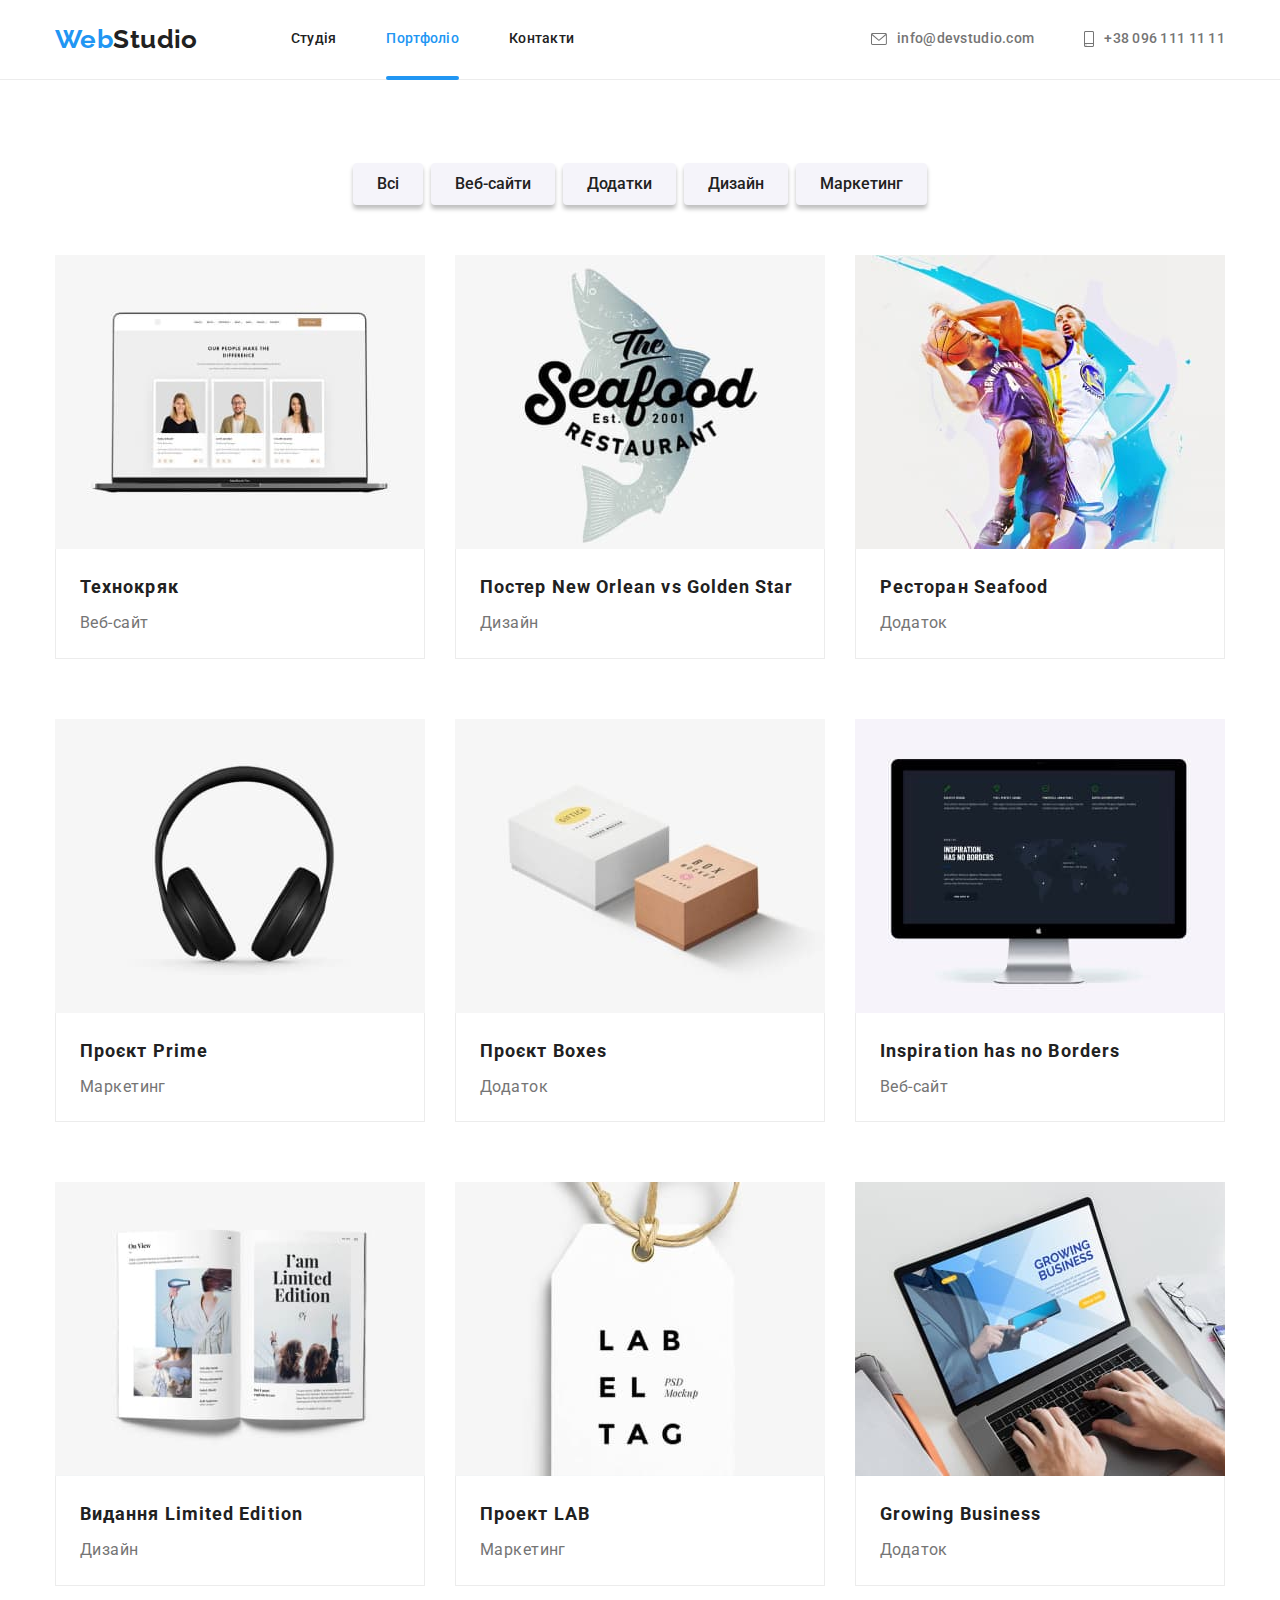
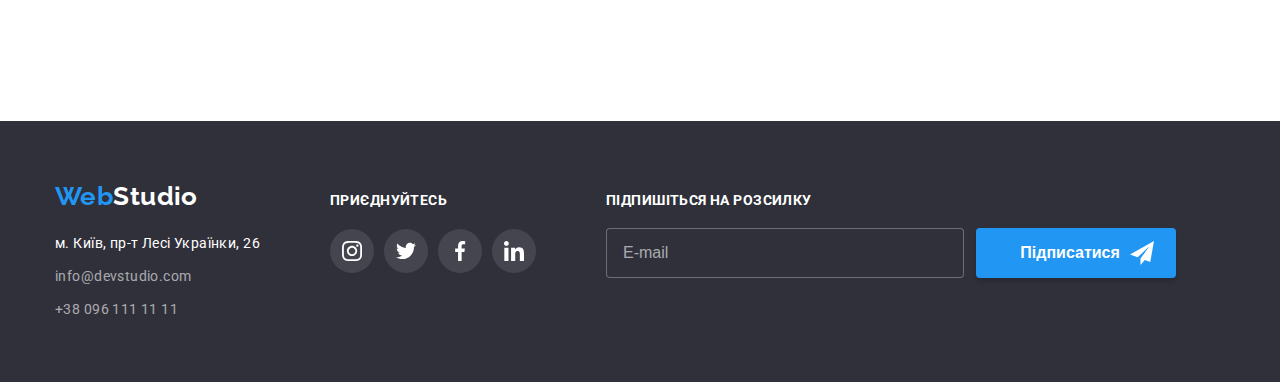
==== portfolio.html @ f9a79a57 "saas settings" ====
<!DOCTYPE html>
<html lang="uk">
  <head>
    <meta charset="UTF-8" />
    <meta http-equiv="X-UA-Compatible" content="IE=edge" />
    <meta name="viewport" content="width=device-width, initial-scale=1.0" />
    <title>Портфоліо</title>
    <link rel="preconnect" href="https://fonts.googleapis.com" />
    <link rel="preconnect" href="https://fonts.gstatic.com" crossorigin />
    <link
      href="https://fonts.googleapis.com/css2?family=Raleway:wght@700&family=Roboto:wght@400;500;700;900&display=swap"
      rel="stylesheet"
    />
    <link rel="stylesheet" href="./css/styles.css" />
  </head>
  <body>
    <!--header-->
    <!--header-->
    <header class="page-header header-portfolio">
      <div class="container">
        <a href="./index.html" class="header-logo-design logo-link"
          ><span class="web-customazation">Web</span>Studio</a
        >
        <nav>
          <ul class="header-list">
            <li class="header-item">
              <a href="./index.html" class="nav-link header-text">Студія</a>
            </li>
            <li class="header-item">
              <a href="./portfolio.html" class="nav-link header-text current-link"
                >Портфоліо</a
              >
            </li>
            <li class="header-item">
              <a href="#" class="nav-link header-text">Контакти</a>
            </li>
          </ul>
        </nav>
        <ul class="header-contact-info">
          <li class="contact-icon">
            <a
              href="mailto:info@devstudio.com"
              class="mail-design header-text link-design"
            >
              <svg class="icon-image-nav" width="16" height="12">
                <use href="./img/icons.svg#icon-envelope"></use>
              </svg>
              info@devstudio.com</a
            >
          </li>
          <li class="contact-icon">
            <a href="tel:+380961111111" class="tel-design header-text link-design">
              <svg class="icon-image-nav" width="10" height="16">
                <use href="./img/icons.svg#icon-smartphone"></use>
              </svg>
              +38 096 111 11 11</a
            >
          </li>
        </ul>
      </div>
    </header>
    <main>
      <!--Фільтр робіт-->
      <section class="work-filtr">
        <div class="container">
          <!--Скритий заголовок-->
          <h1 class="work-filtr-title visual-hidden">Вибрати сферу робіт</h1>
          <ul class="work-filtr-list">
            <li class="work-filtr-item">
              <button type="button" class="btn-color btn-design">Всі</button>
            </li>
            <li class="work-filtr-item">
              <button type="button" class="btn-color btn-design">Веб-сайти</button>
            </li>
            <li class="work-filtr-item">
              <button type="button" class="btn-color btn-design">Додатки</button>
            </li>
            <li class="work-filtr-item">
              <button type="button" class="btn-color btn-design">Дизайн</button>
            </li>
            <li class="work-filtr-item">
              <button type="button" class="btn-color btn-design">Маркетинг</button>
            </li>
          </ul>
          <ul class="project-example-list">
            <li class="project-example-item">
              <a
                href="#"
                target="_blank"
                rel="noopener noreferrer"
                class="project-example-link"
              >
                <div class="card-wrap project-slider">
                  <img
                    class="work-image"
                    src="./img/img-5.jpg"
                    alt="Технокряк"
                    width="370"
                    height="294"
                  />
                  <p class="project-slider-text">
                    Ресурс пропонує комплексні пропозиції з різним рівнем функціоналу та
                    сервісів. Все це дозволить відвідувачу отримати вичерпні відомості про
                    компанію чи приватну особу.
                  </p>
                </div>
                <div class="text-border">
                  <h2 class="project-title">Технокряк</h2>
                  <p class="project-text">Веб-сайт</p>
                </div>
              </a>
            </li>
            <li class="project-example-item">
              <a
                href="#"
                target="_blank"
                rel="noopener noreferrer"
                class="project-example-link"
              >
                <div class="card-wrap project-slider">
                  <img
                    src="./img/img-6.jpg"
                    alt="Постер Нью-Орлеан"
                    width="370"
                    height="294"
                  />
                  <p class="project-slider-text">
                    Ресурс пропонує комплексні пропозиції з різним рівнем функціоналу та
                    сервісів. Все це дозволить відвідувачу отримати вичерпні відомості про
                    компанію чи приватну особу.
                  </p>
                </div>
                <div class="text-border">
                  <h2 class="project-title">Постер New Orlean vs Golden Star</h2>
                  <p class="project-text">Дизайн</p>
                </div>
              </a>
            </li>
            <li class="project-example-item">
              <a
                href="#"
                target="_blank"
                rel="noopener noreferrer"
                class="project-example-link"
              >
                <div class="card-wrap project-slider">
                  <img
                    src="./img/img-7.jpg"
                    alt="Ресторан рибний"
                    width="370"
                    height="294"
                  />
                  <p class="project-slider-text">
                    Ресурс пропонує комплексні пропозиції з різним рівнем функціоналу та
                    сервісів. Все це дозволить відвідувачу отримати вичерпні відомості про
                    компанію чи приватну особу.
                  </p>
                </div>
                <div class="text-border">
                  <h2 class="project-title">Ресторан Seafood</h2>
                  <p class="project-text">Додаток</p>
                </div>
              </a>
            </li>
            <li class="project-example-item">
              <a
                href="#"
                target="_blank"
                rel="noopener noreferrer"
                class="project-example-link"
              >
                <div class="card-wrap project-slider">
                  <img
                    src="./img/img-8.jpg"
                    alt="Проєкт прайм"
                    width="370"
                    height="294"
                  />
                  <p class="project-slider-text">
                    Ресурс пропонує комплексні пропозиції з різним рівнем функціоналу та
                    сервісів. Все це дозволить відвідувачу отримати вичерпні відомості про
                    компанію чи приватну особу.
                  </p>
                </div>
                <div class="text-border">
                  <h2 class="project-title">Проєкт Prime</h2>
                  <p class="project-text">Маркетинг</p>
                </div>
              </a>
            </li>
            <li class="project-example-item">
              <a
                href="#"
                target="_blank"
                rel="noopener noreferrer"
                class="project-example-link"
              >
                <div class="card-wrap project-slider">
                  <img
                    src="./img/img-9.jpg"
                    alt="Проєкт боксес"
                    width="370"
                    height="294"
                  />
                  <p class="project-slider-text">
                    Ресурс пропонує комплексні пропозиції з різним рівнем функціоналу та
                    сервісів. Все це дозволить відвідувачу отримати вичерпні відомості про
                    компанію чи приватну особу.
                  </p>
                </div>
                <div class="text-border">
                  <h2 class="project-title">Проєкт Boxes</h2>
                  <p class="project-text">Додаток</p>
                </div>
              </a>
            </li>
            <li class="project-example-item">
              <a
                href="#"
                target="_blank"
                rel="noopener noreferrer"
                class="project-example-link"
              >
                <div class="card-wrap project-slider">
                  <img
                    src="./img/img-10.jpg"
                    alt="у натхнення немає меж"
                    width="370"
                    height="294"
                  />
                  <p class="project-slider-text">
                    Ресурс пропонує комплексні пропозиції з різним рівнем функціоналу та
                    сервісів. Все це дозволить відвідувачу отримати вичерпні відомості про
                    компанію чи приватну особу.
                  </p>
                </div>
                <div class="text-border">
                  <h2 class="project-title">Inspiration has no Borders</h2>
                  <p class="project-text">Веб-сайт</p>
                </div>
              </a>
            </li>
            <li class="project-example-item">
              <a
                href="#"
                target="_blank"
                rel="noopener noreferrer"
                class="project-example-link"
              >
                <div class="card-wrap project-slider">
                  <img
                    src="./img/img-11.jpg"
                    alt="Видання лімітед едішн"
                    width="370"
                    height="294"
                  />
                  <p class="project-slider-text">
                    Ресурс пропонує комплексні пропозиції з різним рівнем функціоналу та
                    сервісів. Все це дозволить відвідувачу отримати вичерпні відомості про
                    компанію чи приватну особу.
                  </p>
                </div>
                <div class="text-border">
                  <h2 class="project-title">Видання Limited Edition</h2>
                  <p class="project-text">Дизайн</p>
                </div>
              </a>
            </li>
            <li class="project-example-item">
              <a
                href="#"
                target="_blank"
                rel="noopener noreferrer"
                class="project-example-link"
              >
                <div class="card-wrap project-slider">
                  <img src="./img/img-12.jpg" alt="Проект ЛАБ" width="370" height="294" />
                  <p class="project-slider-text">
                    Ресурс пропонує комплексні пропозиції з різним рівнем функціоналу та
                    сервісів. Все це дозволить відвідувачу отримати вичерпні відомості про
                    компанію чи приватну особу.
                  </p>
                </div>
                <div class="text-border">
                  <h2 class="project-title">Проект LAB</h2>
                  <p class="project-text">Маркетинг</p>
                </div>
              </a>
            </li>
            <li class="project-example-item">
              <a
                href="#"
                target="_blank"
                rel="noopener noreferrer"
                class="project-example-link"
              >
                <div class="card-wrap project-slider">
                  <img
                    src="./img/img-13.jpg"
                    alt="Зростаючий бізнес"
                    width="370"
                    height="294"
                  />
                  <p class="project-slider-text">
                    Ресурс пропонує комплексні пропозиції з різним рівнем функціоналу та
                    сервісів. Все це дозволить відвідувачу отримати вичерпні відомості про
                    компанію чи приватну особу.
                  </p>
                </div>
                <div class="text-border">
                  <h2 class="project-title">Growing Business</h2>
                  <p class="project-text">Додаток</p>
                </div>
              </a>
            </li>
          </ul>
        </div>
      </section>
    </main>
    <!--Футер-->
    <footer class="footer-design">
      <div class="container footer-section">
        <div class="footer-logo-nav">
          <a href="./index.html" class="footer-logo-design logo-link"
            ><span class="web-customazation">Web</span>Studio</a
          >
          <address class="footer-address-list">
            <ul class="address-position-list">
              <li class="address-position">
                <a
                  class="address-contact-info link-design"
                  href="https://goo.gl/maps/CPtrU1FHBa2aNyZL9"
                  target="_blank"
                  rel="noopener noreferrer"
                >
                  <span class="street-info">м. Київ, пр-т Лесі Українки, 26</span></a
                >
              </li>
              <li class="address-position">
                <a
                  href="mailto:info@devstudio.com"
                  class="footer-mail-design footer-link-design"
                  >info@devstudio.com</a
                >
              </li>
              <li class="address-position">
                <a href="tel:+380961111111" class="footer-tel-design footer-link-design"
                  >+38 096 111 11 11</a
                >
              </li>
            </ul>
          </address>
        </div>
        <div class="soc-net-section">
          <h2 class="comp-net-title">Приєднуйтесь</h2>
          <ul class="comp-net-list list">
            <li class="comp-net-item">
              <a href="#" class="comp-net-link link">
                <svg class="comp-net-icon" width="20" height="20">
                  <use href="./img/icons.svg#icon-instagram"></use></svg
              ></a>
            </li>
            <li>
              <a href="#" class="comp-net-link link">
                <svg class="comp-net-icon" width="20" height="20">
                  <use href="./img/icons.svg#icon-twitter"></use></svg
              ></a>
            </li>
            <li>
              <a href="#" class="comp-net-link link">
                <svg class="comp-net-icon" width="20" height="20">
                  <use href="./img/icons.svg#icon-facebook"></use></svg
              ></a>
            </li>
            <li>
              <a href="#" class="comp-net-link link">
                <svg class="comp-net-icon" width="20" height="20">
                  <use href="./img/icons.svg#icon-linkedin"></use></svg
              ></a>
            </li>
          </ul>
        </div>
        <div class="footer-subscr">
          <p class="subscr-text">
            Підпишіться на розсилку</p>
            <form>
            <div class="subscr-input-form">
            <input 
            type="mail" 
            name="user_email" 
            placeholder="E-mail" 
            class="subscr-form"/>
          <button type="submit" class="subscr-btn">Підписатися
          <svg class="subscr-icon" width="24" height="24">
            <use href="./img/icons.svg#icon-icon-send"></use>
          </svg>
        </button>
        </div>
        </form>
      </div>
    </div>
    </footer>
  </body>
</html>
---- css/styles.css ----
/* оформлення головної сторінки */

/* Header navigation design */
:root {
  --color-one--: #ffffff;
  --color-two--: #2196f3;
  --color-three--: #212121;
  --color-four--: #757575;
  --color-five--: #f5f4fa;
}

html {
  box-sizing: border-box;
}
*,
*::after,
*::before {
  box-sizing: border-box;
}

body {
  font-family: "Roboto", sans-serif;
  font-size: 14px;
  letter-spacing: 0.03em;
  color: var(--color-three--);
  background-color: var(--color-one--);
  margin: 0;
}
ul {
  list-style: none;
  padding: 0;
  margin: 0;
}

.logo-link {
  text-decoration: none;
}

img {
  display: block;
  max-width: 100%;
  height: auto;
}

/*------------------------ HEADER DESIGN--------------------*/
.container {
  width: 1200px;
  margin-right: auto;
  margin-left: auto;
  padding-left: 15px;
  padding-right: 15px;
}
.page-header {
  height: 80px;
  border-bottom: 1px solid #ececec;
  padding-top: 24px;
  padding-bottom: 24px;
}

.header-text {
  font-weight: 500;
  font-size: 14px;
  line-height: 1.14;
  letter-spacing: 0.02em;
}
.footer-logo-design,
.web-customazation {
  font-family: Raleway, sans-serif;
  font-weight: 700;
  font-size: 26px;
  line-height: 1.19;
  color: var(--color-one--);
}

.header-logo-design {
  font-family: "Raleway", sans-serif;
  font-weight: 700;
  font-size: 26px;
  line-height: 1.19;
  color: var(--color-three--);
  margin-right: 93px;
  align-items: center;
}
.header-list {
  display: flex;
  align-items: center;
}

.header-item:not(:last-child) {
  margin-right: 50px;
}
.page-header .container {
  display: flex;
  align-items: center;
}

.portfolio-contact-info,
.header-contact-info {
  margin-left: auto;
}
.page-header .portfolio-contact-info {
  display: flex;
  column-gap: 30px;
}
.page-header .header-contact-info {
  display: flex;
  column-gap: 50px;
}
.contact-icon {
  display: flex;
  background-color:transparent;
  align-items: center;
  justify-items: center;
  fill:var(--color-four--);

}

.icon-image-nav{
  margin-right: 10px;
}

.contact-icon:hover, 
.contact-icon:focus {
  background-color: var(--color-one--);
  fill: var(--color-two--);
}

.mail-design,
.tel-design {
  display: flex;
  align-items: center;
}

/*-------------------------links design--------------------------------*/

.link-design {
  color: var(--color-three--);
  text-decoration: none;
  transition: background-color 250ms cubic-bezier(0.4, 0, 0.2, 1);
}
.nav-link {
 color: var(--color-three--);
 display: block;
  text-decoration: none;
  position: relative; 

  transition: background-color 250ms cubic-bezier(0.4, 0, 0.2, 1);
}

.nav-link.current-link::after {
  content: '';
  display: block;
  width: 100%;
  height: 4px;
  border-radius: 2px;
  background-color: var(--color-two--);
  position: absolute;
  left: 0;
  bottom: -33px;
}

.nav-link:hover,
.nav-link:focus,
.web-customazation,
.link-design:hover,
.link-design:focus,
.mail-design:hover,
.mail-design:focus,
.tel-design:hover,
.tel-design:focus {
  color: var(--color-two--);
}
.mail-design,
.tel-design {
  color: var(--color-four--);
}
.section {
  display: block;
}

.centered {
  text-align: center;
}

/*------------------------ HEROE SECTION DESIGN--------------------*/

.heroe-title {
  font-weight: 900;
  font-size: 44px;
  line-height: 1.36;
  letter-spacing: 0.06em;
  text-transform: uppercase;
  color: var(--color-one--);
  max-width: 696px;
  display: inline-block;
  margin: 0;
}

.heroe-section-design {
  height: 600px;
  background-image:linear-gradient(
  rgba(47, 48, 58, 0.4), 
  rgba(47, 48, 58, 0.4)), 
  url(../img/hero-bg.jpg);
  background-color: #C4C4C4;
  padding: 200px 0px;
  text-align: center;
  margin-left: auto;
  margin-right: auto;
}
.heroe-container {
  width: 696px;
}

.heroe-button-design {
  font-family: inherit;
  font-weight: 700;
  font-size: 16px;
  line-height: 1.87;
  letter-spacing: 0.06em;
  color: var(--color-one--);
  background-color: var(--color-two--);
  cursor: pointer;
  border-radius: 4px;
  border: transparent;
  padding: 10px 25px;
  display: inline-block;
  text-align: center;
  margin-top: 30px;
  transition: background-color 250ms cubic-bezier(0.4, 0, 0.2, 1);
}

.heroe-button-design:hover,
.heroe-button-design:focus {
  background-color: #188ce8;
  box-shadow: 0px 4px 4px rgba(0, 0, 0, 0.25);
}

/*------------------------ЧИМ МИ ЗАЙМАЄМОСЯ--------------------*/
.visual-hidden {
  position: absolute;
  white-space: nowrap;
  width: 1px;
  height: 1px;
  overflow: hidden;
  border: 0;
  padding: 0;
  clip: rect(0 0 0 0);
  clip-path: inset(50%);
  margin: -1px;
}
.our-activity {
  padding-top: 57px;
  padding-bottom: 94px;
}

h3.main-prop-title {
  margin-top: 0;
}

.main-prop-list {
  display: flex;
  column-gap: 30px;
}
.main-prop-list .main-prop-item {
  width: calc((100% - 90px) / 4);
  justify-content: center;
}
.main-prop-title {
  font-weight: 700;
  font-size: 14px;
  line-height: 1.14;
  text-transform: uppercase;
  margin-bottom: 10px;
}
.main-prop-text {
  font-weight: 400;
  font-size: 14px;
  line-height: 1.71;
  color: var(--color-four--);
  margin-bottom: 0;
  margin-top: 0;
}

.prop-icon {
  margin-bottom: 30px;
  background-color:#F5F4FA; 
  border-radius: 4px;
  display: flex;
  margin-left: auto;
  margin-right: auto;
  justify-content: center;
  align-items: center;
  width: 270px;
  height: 120px;
}


/*------------------------ ABOUT OUR ACTIVITY--------------------*/

.about-our-activity {
  padding-bottom: 94px;
}

.about-our-activity-title {
  font-family: inherit;
  font-weight: 700;
  font-size: 36px;
  line-height: 1.16;
  margin-top: 0;
  margin-bottom: 50px;
}

.activity-list {
  display: flex;
  column-gap: 30px;
  flex-direction: row;
}

.activity-text {
  display: flex;
  font-family: inherit;
  font-size: 14px;
  font-weight: 700;
  text-transform: uppercase;
  line-height: 1.17;
  color: var(--color-one--);
  background-color: rgba(47, 48, 58, 0.8);
  height: 70px;
  width: 100%;
  margin: 0;
  padding-top: 27px;
  padding-bottom: 27px; 
  justify-content: center;

  position: absolute;
  bottom: 0;
  right: 0;
}

.activity-item {
  width: calc((100% - 60px) / 3);
  position: relative;
}

/*------------------------ OUR TEAM--------------------*/
.our-team-section {
  background-color: var(--color-five--);
  padding-bottom: 94px;
  padding-top: 94px;
}
.our-team-list {
  display: flex;
  column-gap: 30px;
}
.our-team-item {
  background-color: white;
  width: calc((100% - 90px) / 4);
  border-bottom-left-radius: 4px;
  border-bottom-right-radius: 4px;
  box-shadow: 0px 1px 3px rgba(0, 0, 0, 0.12), 0px 1px 1px rgba(0, 0, 0, 0.14),
    0px 2px 1px rgba(0, 0, 0, 0.2);
}

.team-soc-list {
display: flex;
justify-content: center;
gap: 10px;
}

.team-soc-icon {
  fill:#AFB1B8;
  transition: fill 250ms cubic-bezier(0.4, 0, 0.2, 1);
}

.team-soc-link {
  width: 44px;
  height: 44px;
  border-radius: 50%;
  background-color: transparent;
  display: flex;
  align-items: center;
  justify-content: center;
  transition: background-color 250ms cubic-bezier(0.4, 0, 0.2, 1),
  fill 250ms cubic-bezier(0.4, 0, 0.2, 1);
}

.team-soc-link:hover,
.team-soc-link:focus {
  background-color: var(--color-two--);
}
.team-soc-link:hover .team-soc-icon, 
.team-soc-link:focus .team-soc-icon {
  fill: #ffffff;
}

.team-border {
  padding-bottom: 30px;
  padding-top: 30px;
}

.our-team-title {
  font-weight: 700;
  font-size: 36px;
  line-height: 1.16;
  margin-top: 0;
  margin-bottom: 50px;
}
.team-name {
  font-weight: 500;
  font-size: 16px;
  line-height: 1.18;
  margin-bottom: 10px;
  margin-top: 0;
  text-align: center;

}
.team-position {
  font-size: 16px;
  line-height: 1.18;
  color: var(--color-four--);
  margin: 0;
  text-align: center;
  margin-bottom: 16px;
}

/*------------------------ Наші клієнти--------------------*/

.clients-section {
  padding-top: 94px;
  padding-bottom: 94px;  
}

.clients-title {
  font-family: inherit;
  font-weight: 700;
  font-size: 36px;
  line-height: 1.16;
  margin-top: 0;
  margin-bottom: 50px;
}

.our-clients-list {
  display: flex;
  column-gap: 30px;
}

.our-clients-item{
  width: 170px;
  
}
.our-clients-link {
 display: flex;
 border: 1px solid #AFB1B8; 
 border-radius: 4px;
 width: 100%;
 height: 92px;
 justify-content: center;
 align-items: center;
 fill: #AFB1B8;
 transition: background-color 250ms cubic-bezier(0.4, 0, 0.2, 1),
 fill 250ms cubic-bezier(0.4, 0, 0.2, 1), border 250ms cubic-bezier(0.4, 0, 0.2, 1); 
}

.our-clients-link:hover,
.our-clients-link:focus{
  fill: var(--color-two--);
  border: 1px solid var(--color-two--);
}



/*------------------------ FOOTER--------------------*/
.footer-design {
  background-color: #2f303a;
  padding-top: 60px;
  padding-bottom: 60px;
}
.footer-section{
  display: flex;
  align-items: baseline;
  gap: 70px;
}

.address-position:not(:last-child) {
  margin-top: 0px;
  margin-bottom: 9px;
}

.footer-address-list{
  margin-top: 20px;
}

.address-contact-info {
  font-family: inherit;
  font-size: 14px;
  line-height: 1.71;
  display: inline-block;
}
.street-info {
  color: var(--color-one--);
  font-style: normal;
  transition: color 250ms cubic-bezier(0.4, 0, 0.2, 1);
}
.footer-mail-design,
.footer-tel-design {
  font-family: inherit;
  font-style: normal;
  font-size: 14px;
  line-height: 1.71;
  color: rgba(255, 255, 255, 0.6);
  transition: color 250ms cubic-bezier(0.4, 0, 0.2, 1);
}

.footer-link-design {
  text-decoration: none;
}
.footer-mail-design:hover,
.footer-mail-design:focus,
.footer-tel-design:hover,
.footer-tel-design:focus,
.street-info:hover,
.street-info:focus {
  color: var(--color-two--);
}

.comp-net-title {
  font-family: inherit;
  font-weight: 700;
  font-size: 14px;
  line-height: 1.14;
  color: var(--color-one--);
  text-transform: uppercase;
  justify-content: center;
  margin-top: 0;
  margin-bottom: 0;
}
.soc-net-section{
width: 206px;
}

.comp-net-list{
  display: flex;
  justify-content: center;
  column-gap: 10px;
  margin-top: 20px;
}

.comp-net-icon {
  fill: var(--color-one--);
}

.comp-net-link {
  width: 44px;
  height: 44px;
  border-radius: 50%;
  background-color:rgba(255, 255, 255, 0.1);
  display: flex;
  align-items: center;
  justify-content: center;
  transition: background-color 250ms cubic-bezier(0.4, 0, 0.2, 1),
  fill 250ms cubic-bezier(0.4, 0, 0.2, 1);
}

.comp-net-link:hover,
.comp-net-link:focus {
  background-color: var(--color-two--);
}
.comp-net-link:hover .comp-net-icon, 
.comp-net-link:focus .comp-net-icon {
  fill: #ffffff;
}

.subscr-input-form {
  display: flex; 
  width: 570px;
  margin-top: 20px;
}

.subscr-text {
  font-size: 14px;
  font-weight: 700;
  color: var(--color-one--);
  margin-top: 0;
  margin-bottom: 0px;
  text-transform: uppercase;
}

.subscr-form {
  display: block;
  width: 358px;
  height: 50px;
  color: var(--color-one--);
  background-color:#2F303A;
  border: 1px solid rgba(255, 255, 255, 0.3);
  border-radius: 4px;
  margin-right: 12px;
  padding-left: 16px;
  padding-top: 15px;
  padding-bottom: 15px;
}

.subscr-form:focus {
  border: 1px solid var(--color-two--);
  outline: transparent;
}

.subscr-icon {
  margin-left: 10px;
}

.subscr-form::placeholder {
  font-size: 16px;
  color: rgba(255, 255, 255, 0.6);
}

.subscr-btn {
  display: flex; 
  width: 200px;
  height: 50px;
  background-color: var(--color-two--);
  color: var(--color-one--);
  fill: currentColor;
  font-size: 16px;
  font-weight: 700;
  border-radius: 4px;
  box-shadow: 0px 4px 4px rgba(0, 0, 0, 0.15);
  border-color: transparent;
  align-items: center;
  justify-content: center;
  padding-left: 28px;
  cursor: pointer;
}

/*------------------------ BACKDROP DESIGN--------------------*/
.backdrop {
width: 100%;
height: 100%;
top: 0;
background-color: rgba(0, 0, 0, 0.2);
position: fixed;

transition: opacity 500ms cubic-bezier(0.25, 0.46, 0.45, 0.94), visibility 500ms;
}

/*------------------------ PORTFOLIO PAGE DESIGN--------------------*/
.current-link {
  color: var(--color-two--);
}

/*-------------------BUTTONS----------------------*/
.btn-design {
  font-family: inherit;
  font-size: 16px;
  line-height: 1.62;
  font-weight: 500;
  background: var(--color-five--);
  color: var(--color-three--);
  cursor: pointer;
  border-radius: 4px;
  border-color: transparent;
  padding: 6px 22px;
  display: inline-block;
  text-align: center;
  box-shadow: 0px 4px 4px rgba(0, 0, 0, 0.25);
  transition: color 250ms cubic-bezier(0.4, 0, 0.2, 1),
  background-color 250ms cubic-bezier(0.4, 0, 0.2, 1),
  box-shadow 250ms cubic-bezier(0.4, 0, 0.2, 1),
  border-radius 250ms cubic-bezier(0.4, 0, 0.2, 1);
}

  .btn-design:hover,
  .btn-design:focus {
  color: var(--color-one--);
  background-color: var(--color-two--);
  box-shadow: 0px 3px 1px rgba(0, 0, 0, 0.1), 0px 1px 2px rgba(0, 0, 0, 0.08), 0px 2px 2px rgba(0, 0, 0, 0.12);
border-radius: 4px;
}
/*------------------------ PROJECTS EXAMPLES--------------------*/
.work-filtr {
  padding-top: 83px;
  padding-bottom: 105px;
}

.work-filtr-list {
  display: flex;
  justify-content: center;
  margin-bottom: 50px;
  column-gap: 8px;
}
.project-example-list {
  display: flex;
  flex-wrap: wrap;
  gap: 30px;
}
.project-example-link{
  display: block;
}

.project-example-item {
  width: calc((100% - 60px) / 3);
  margin-bottom: 30px;
}

.project-example-link:hover .project-slider-text, 
.project-example-link:focus .project-slider-text {
transform: translateY(0);
}
.project-slider {
  position: relative;
  overflow: hidden;
}
.project-slider-text {
  font-family: inherit;
  position: absolute;
  display: block;
  top: 0;
  left: 0;
  font-size: 18px;
  font-weight: 400;
  line-height: 1.55;
  background-color:var(--color-two--) ;
  color:var(--color-one--);
  margin: 0;
  height: 100%;
  padding: 63px 24px;

  transform: translateY(100%);
  transition: transform 300ms cubic-bezier(0.4, 0, 0.2, 1);

}

.project-example-item:hover,
.project-example-item:focus 
.project-slider-text {
  box-shadow: 0px 1px 1px rgba(0, 0, 0, 0.12), 
0px 4px 4px rgba(0, 0, 0, 0.06), 
1px 4px 6px rgba(0, 0, 0, 0.16);
}

.text-border {
  border-right: 1px solid #ececec;
  border-left: 1px solid #ececec;
  border-bottom: 1px solid #ececec;
  padding: 20px 24px;
}

.project-text {
  font-size: 16px;
  line-height: 1.8;
  color: var(--color-four--);
  margin-top: 0;
  margin-bottom: 0;
}
.project-title {
  font-weight: 700;
  font-size: 18px;
  line-height: 2;
  letter-spacing: 0.06em;
  color: var(--color-three--);
  margin-bottom: 4px;
  margin-top: 0;
}

a {
  text-decoration: none;
}

/*------------------------ MODAL WINDOW--------------------*/
.modal-window {
width: 528px;
background-color: var(--color-one--);
border-radius: 4px;
position: absolute;
top: 50%;
left: 50%;
transform: translate(-50%, -50%) scale(1) rotate(0);
transition: transform 400ms linear, height 500ms linear;
padding: 40px;
}

.backdrop.is-hidden .modal-window {
  transform: translate(-50%,-50%) scale(0) rotate(-180deg);
  transition: transform 400ms linear;
}

.modal-button {
  display: flex;
  align-items: center;
  justify-content: center;
  position: absolute;
  top: 8px;
  right: 8px;
  height: 30px;
  width: 30px;
  border-radius: 50%;
  background-color: var(--color-one--);
  border: 1px solid rgba(0, 0, 0, 0.1);
  box-shadow: 0px 1px 3px rgba(0, 0, 0, 0.12), 0px 1px 1px rgba(0, 0, 0, 0.14), 0px 2px 1px rgba(0, 0, 0, 0.2);

}

.modal-icon {
 transition: fill 250ms cubic-bezier(0.4, 0, 0.2, 1);
}

.modal-button:hover,
.modal-button:focus {
  fill: var(--color-two--);
}

.is-hidden {
  opacity: 0;
  visibility: hidden;
  pointer-events: none;
}

.modal-title{
  font-size: 20px;
  color: var(--color-three--);
  display: block;
  text-align: center;
  margin-bottom: 12px;
  margin-top: 0;
}
.input-form{
  display: block;
  width: 100%;
  height: 40px;
  border-radius: 4px;
  border: 1px solid rgba(33, 33, 33, 0.2);
  font-size: 12px;
  padding-left: 42px;
  transition: border 250ms cubic-bezier(0.4, 0, 0.2, 1),
}
.input-title{
  display: block;
  font-size: 12px;
  color: var(--color-four--);
  margin-bottom: 4px;
}
.input-form-comment{
  display: block;
  font-size: 12px;
  color: var(--color-four--);
  height: 120px; 
  width: 100%;
  border-radius: 4px;
  border: 1px solid rgba(33, 33, 33, 0.2);
  margin-bottom: 20px;
  padding: 12px 16px;
  transition: border 250ms cubic-bezier(0.4, 0, 0.2, 1);
}


.input-form:focus {
  border: 1px solid var(--color-two--);
  outline: transparent;
}

.input-form:focus + .input-icon {
  fill: var(--color-two--);
}

.input-form-comment:focus {
  border: 1px solid var(--color-two--); 
  outline: transparent;
}

.input-form-comment::placeholder {
  display: block;
  font-size: 12px;
  color: rgba(117, 117, 117, 0.5);
}

.form-btn{
  display: flex;
  color: var(--color-one--);
  font-size: 16px;
  background-color: var(--color-two--);
  letter-spacing: 0.06em;
  align-items: center;
  justify-content: center;
  border-color: transparent;
  border-radius: 4px;
  box-shadow: 0px 4px 4px rgba(0, 0, 0, 0.25);
  width: 200px;
  height: 50px;
  margin-left: auto;
  margin-right: auto;
  cursor: pointer;
  transition: background-color 250ms cubic-bezier(0.4, 0, 0.2, 1),
  box-shadow 250ms cubic-bezier(0.4, 0, 0.2, 1),
  border-radius 250ms cubic-bezier(0.4, 0, 0.2, 1);
}

.form-btn:hover,
.form-btn:focus{
  background-color:#188CE8;
  box-shadow: 0px 4px 4px rgba(0, 0, 0, 0.15);
}

.input-field:not(:last-of-type){
  margin-bottom: 10px;
  position: relative;
}

.input-field:last-of-type {
  margin-bottom: 30px;
}

.input-wrap{
  position: relative;
}

.input-icon{
  position: absolute;
  left: 12px;
  top: 50%;
  transform: translateY(-50%);
  transition: fill 250ms cubic-bezier(0.4, 0, 0.2, 1);
}

.checkbox-text{
  font-size: 14px;
  color:var(--color-four--);
  display: flex;
}

.checkbox-text span {
  width: 16px;
  height: 15px;
  border: 2px solid var(--color-three--);
  border-radius: 3px;
  margin-right: 7px;
  display: flex;
  align-items: center;
  justify-content: center;
  transition: background-color 250ms cubic-bezier(0.4, 0, 0.2, 1);
}

.checkbox-text .agr-cond {
  text-decoration: underline;
  color: var(--color-two--);
  display: flex;
  padding-left: 2px;
}

.agr-cond:visited {
  color: var(--color-two--);
}
.input-check {
  -webkit-appearance: none;
     -moz-appearance: none;
          appearance: none;
}

.check-icon{
  fill: transparent;
  transition: fill 250ms cubic-bezier(0.4, 0, 0.2, 1);
}
.input-check:checked + .checkbox-text span{
  background-color: var(--color-two--);
  filter: drop-shadow(0px 4px 4px rgba(0, 0, 0, 0.25));
  border: none;
}

.input-check:checked + .checkbox-text .check-icon {
  fill: var(--color-one--);
}
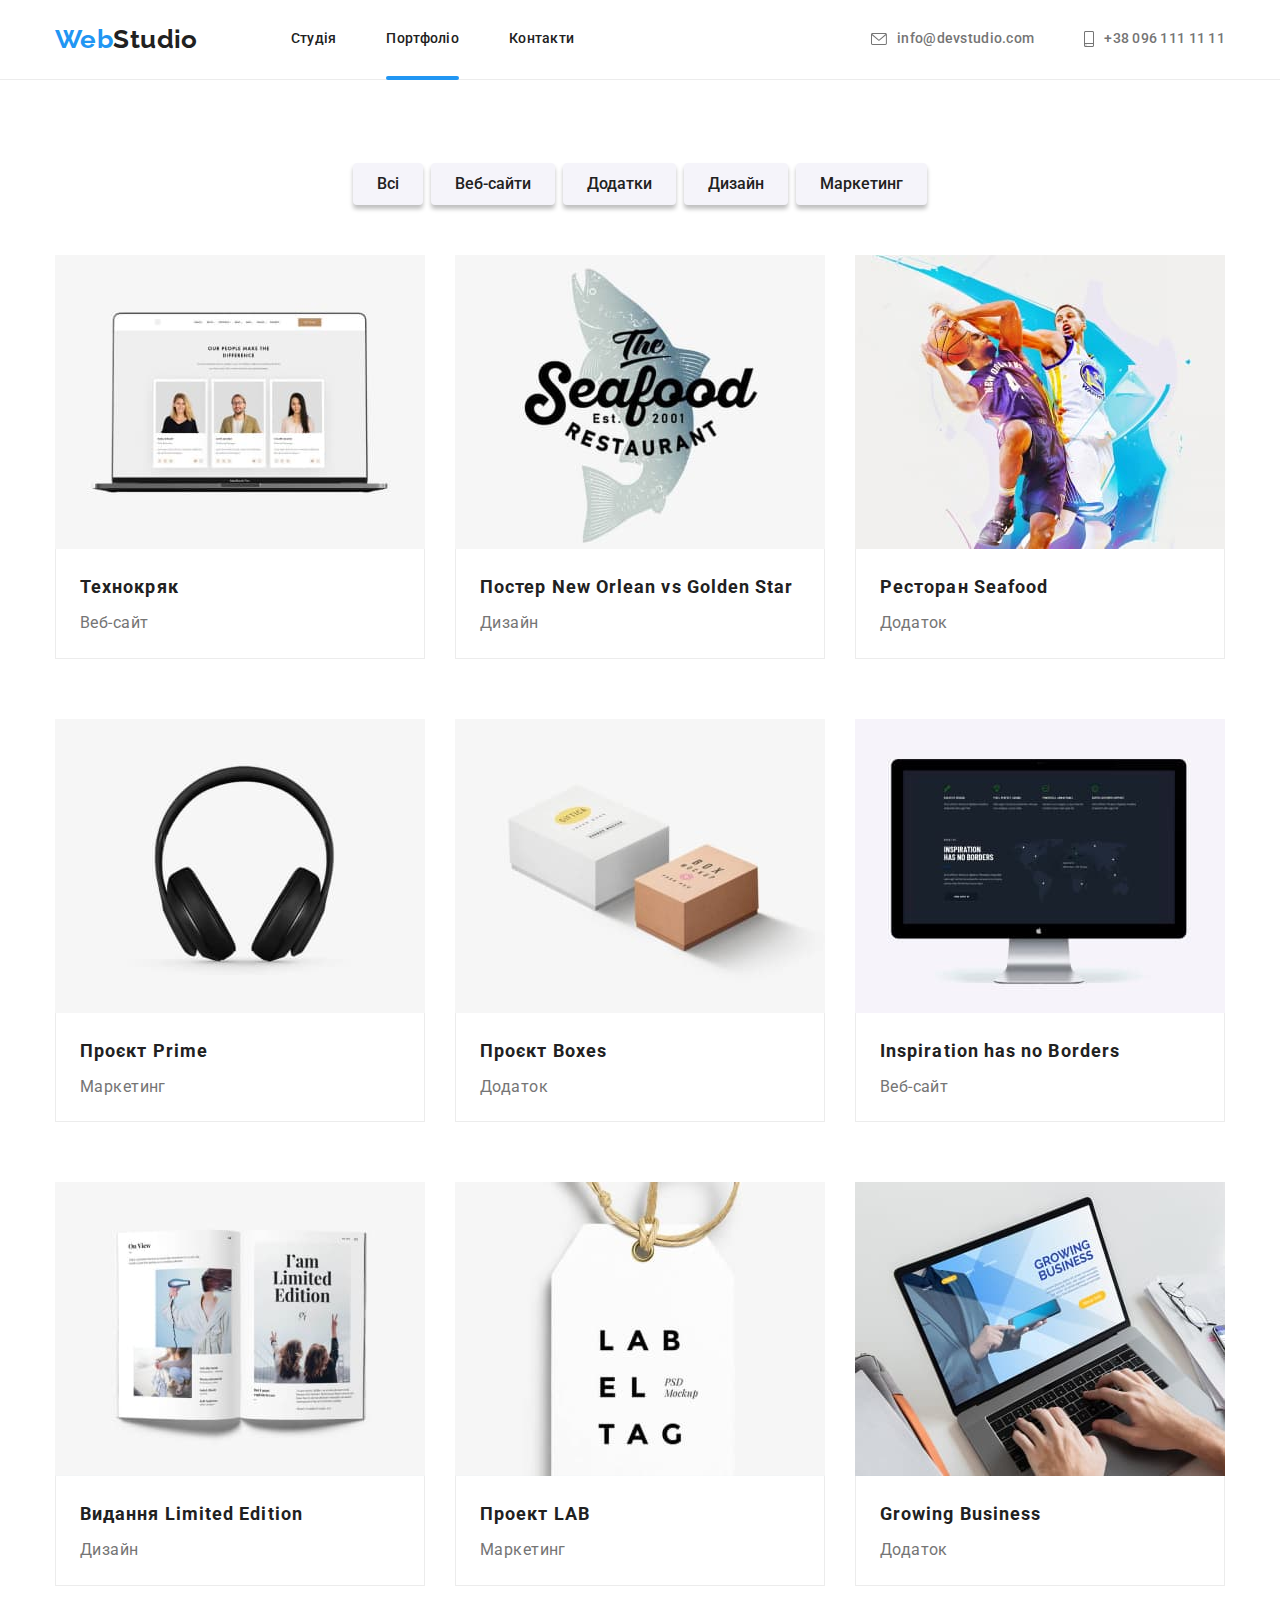
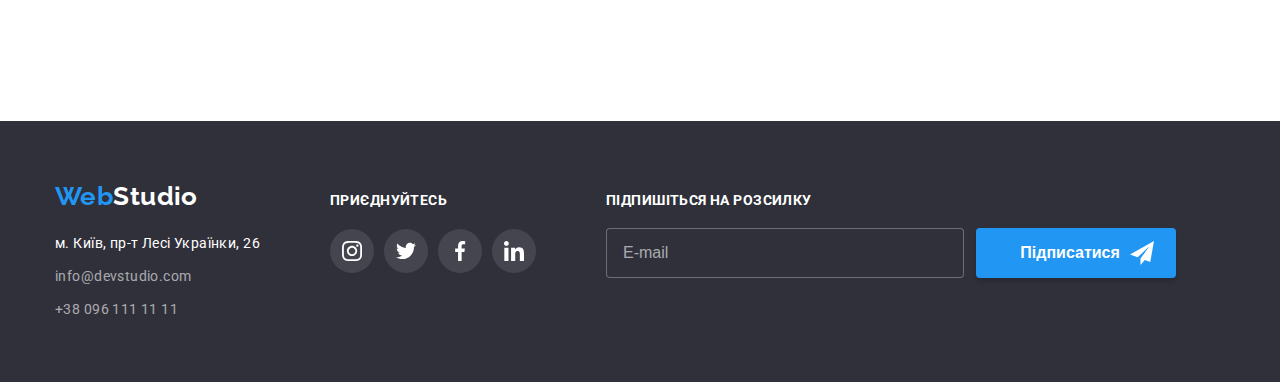
==== commit 40160d64: "partials_created" ====
--- a/portfolio.html
+++ b/portfolio.html
@@ -12,6 +12,7 @@
       rel="stylesheet"
     />
     <link rel="stylesheet" href="./css/styles.css" />
+    <link rel="stylesheet" href="./css/main.min.css" />
   </head>
   <body>
     <!--header-->
--- a/css/styles.css
+++ b/css/styles.css
@@ -1,970 +1,46 @@
 /* оформлення головної сторінки */
 
 /* Header navigation design */
-:root {
-  --color-one--: #ffffff;
-  --color-two--: #2196f3;
-  --color-three--: #212121;
-  --color-four--: #757575;
-  --color-five--: #f5f4fa;
-}
 
-html {
-  box-sizing: border-box;
-}
-*,
-*::after,
-*::before {
-  box-sizing: border-box;
-}
 
-body {
-  font-family: "Roboto", sans-serif;
-  font-size: 14px;
-  letter-spacing: 0.03em;
-  color: var(--color-three--);
-  background-color: var(--color-one--);
-  margin: 0;
-}
-ul {
-  list-style: none;
-  padding: 0;
-  margin: 0;
-}
 
-.logo-link {
-  text-decoration: none;
-}
-
-img {
-  display: block;
-  max-width: 100%;
-  height: auto;
-}
 
 /*------------------------ HEADER DESIGN--------------------*/
-.container {
-  width: 1200px;
-  margin-right: auto;
-  margin-left: auto;
-  padding-left: 15px;
-  padding-right: 15px;
-}
-.page-header {
-  height: 80px;
-  border-bottom: 1px solid #ececec;
-  padding-top: 24px;
-  padding-bottom: 24px;
-}
 
-.header-text {
-  font-weight: 500;
-  font-size: 14px;
-  line-height: 1.14;
-  letter-spacing: 0.02em;
-}
-.footer-logo-design,
-.web-customazation {
-  font-family: Raleway, sans-serif;
-  font-weight: 700;
-  font-size: 26px;
-  line-height: 1.19;
-  color: var(--color-one--);
-}
-
-.header-logo-design {
-  font-family: "Raleway", sans-serif;
-  font-weight: 700;
-  font-size: 26px;
-  line-height: 1.19;
-  color: var(--color-three--);
-  margin-right: 93px;
-  align-items: center;
-}
-.header-list {
-  display: flex;
-  align-items: center;
-}
-
-.header-item:not(:last-child) {
-  margin-right: 50px;
-}
-.page-header .container {
-  display: flex;
-  align-items: center;
-}
-
-.portfolio-contact-info,
-.header-contact-info {
-  margin-left: auto;
-}
-.page-header .portfolio-contact-info {
-  display: flex;
-  column-gap: 30px;
-}
-.page-header .header-contact-info {
-  display: flex;
-  column-gap: 50px;
-}
-.contact-icon {
-  display: flex;
-  background-color:transparent;
-  align-items: center;
-  justify-items: center;
-  fill:var(--color-four--);
-
-}
-
-.icon-image-nav{
-  margin-right: 10px;
-}
-
-.contact-icon:hover, 
-.contact-icon:focus {
-  background-color: var(--color-one--);
-  fill: var(--color-two--);
-}
-
-.mail-design,
-.tel-design {
-  display: flex;
-  align-items: center;
-}
 
 /*-------------------------links design--------------------------------*/
 
-.link-design {
-  color: var(--color-three--);
-  text-decoration: none;
-  transition: background-color 250ms cubic-bezier(0.4, 0, 0.2, 1);
-}
-.nav-link {
- color: var(--color-three--);
- display: block;
-  text-decoration: none;
-  position: relative; 
-
-  transition: background-color 250ms cubic-bezier(0.4, 0, 0.2, 1);
-}
-
-.nav-link.current-link::after {
-  content: '';
-  display: block;
-  width: 100%;
-  height: 4px;
-  border-radius: 2px;
-  background-color: var(--color-two--);
-  position: absolute;
-  left: 0;
-  bottom: -33px;
-}
-
-.nav-link:hover,
-.nav-link:focus,
-.web-customazation,
-.link-design:hover,
-.link-design:focus,
-.mail-design:hover,
-.mail-design:focus,
-.tel-design:hover,
-.tel-design:focus {
-  color: var(--color-two--);
-}
-.mail-design,
-.tel-design {
-  color: var(--color-four--);
-}
-.section {
-  display: block;
-}
-
-.centered {
-  text-align: center;
-}
 
 /*------------------------ HEROE SECTION DESIGN--------------------*/
 
-.heroe-title {
-  font-weight: 900;
-  font-size: 44px;
-  line-height: 1.36;
-  letter-spacing: 0.06em;
-  text-transform: uppercase;
-  color: var(--color-one--);
-  max-width: 696px;
-  display: inline-block;
-  margin: 0;
-}
 
-.heroe-section-design {
-  height: 600px;
-  background-image:linear-gradient(
-  rgba(47, 48, 58, 0.4), 
-  rgba(47, 48, 58, 0.4)), 
-  url(../img/hero-bg.jpg);
-  background-color: #C4C4C4;
-  padding: 200px 0px;
-  text-align: center;
-  margin-left: auto;
-  margin-right: auto;
-}
-.heroe-container {
-  width: 696px;
-}
-
-.heroe-button-design {
-  font-family: inherit;
-  font-weight: 700;
-  font-size: 16px;
-  line-height: 1.87;
-  letter-spacing: 0.06em;
-  color: var(--color-one--);
-  background-color: var(--color-two--);
-  cursor: pointer;
-  border-radius: 4px;
-  border: transparent;
-  padding: 10px 25px;
-  display: inline-block;
-  text-align: center;
-  margin-top: 30px;
-  transition: background-color 250ms cubic-bezier(0.4, 0, 0.2, 1);
-}
-
-.heroe-button-design:hover,
-.heroe-button-design:focus {
-  background-color: #188ce8;
-  box-shadow: 0px 4px 4px rgba(0, 0, 0, 0.25);
-}
 
 /*------------------------ЧИМ МИ ЗАЙМАЄМОСЯ--------------------*/
-.visual-hidden {
-  position: absolute;
-  white-space: nowrap;
-  width: 1px;
-  height: 1px;
-  overflow: hidden;
-  border: 0;
-  padding: 0;
-  clip: rect(0 0 0 0);
-  clip-path: inset(50%);
-  margin: -1px;
-}
-.our-activity {
-  padding-top: 57px;
-  padding-bottom: 94px;
-}
 
-h3.main-prop-title {
-  margin-top: 0;
-}
-
-.main-prop-list {
-  display: flex;
-  column-gap: 30px;
-}
-.main-prop-list .main-prop-item {
-  width: calc((100% - 90px) / 4);
-  justify-content: center;
-}
-.main-prop-title {
-  font-weight: 700;
-  font-size: 14px;
-  line-height: 1.14;
-  text-transform: uppercase;
-  margin-bottom: 10px;
-}
-.main-prop-text {
-  font-weight: 400;
-  font-size: 14px;
-  line-height: 1.71;
-  color: var(--color-four--);
-  margin-bottom: 0;
-  margin-top: 0;
-}
-
-.prop-icon {
-  margin-bottom: 30px;
-  background-color:#F5F4FA; 
-  border-radius: 4px;
-  display: flex;
-  margin-left: auto;
-  margin-right: auto;
-  justify-content: center;
-  align-items: center;
-  width: 270px;
-  height: 120px;
-}
 
 
 /*------------------------ ABOUT OUR ACTIVITY--------------------*/
 
-.about-our-activity {
-  padding-bottom: 94px;
-}
 
-.about-our-activity-title {
-  font-family: inherit;
-  font-weight: 700;
-  font-size: 36px;
-  line-height: 1.16;
-  margin-top: 0;
-  margin-bottom: 50px;
-}
-
-.activity-list {
-  display: flex;
-  column-gap: 30px;
-  flex-direction: row;
-}
-
-.activity-text {
-  display: flex;
-  font-family: inherit;
-  font-size: 14px;
-  font-weight: 700;
-  text-transform: uppercase;
-  line-height: 1.17;
-  color: var(--color-one--);
-  background-color: rgba(47, 48, 58, 0.8);
-  height: 70px;
-  width: 100%;
-  margin: 0;
-  padding-top: 27px;
-  padding-bottom: 27px; 
-  justify-content: center;
-
-  position: absolute;
-  bottom: 0;
-  right: 0;
-}
-
-.activity-item {
-  width: calc((100% - 60px) / 3);
-  position: relative;
-}
 
 /*------------------------ OUR TEAM--------------------*/
-.our-team-section {
-  background-color: var(--color-five--);
-  padding-bottom: 94px;
-  padding-top: 94px;
-}
-.our-team-list {
-  display: flex;
-  column-gap: 30px;
-}
-.our-team-item {
-  background-color: white;
-  width: calc((100% - 90px) / 4);
-  border-bottom-left-radius: 4px;
-  border-bottom-right-radius: 4px;
-  box-shadow: 0px 1px 3px rgba(0, 0, 0, 0.12), 0px 1px 1px rgba(0, 0, 0, 0.14),
-    0px 2px 1px rgba(0, 0, 0, 0.2);
-}
-
-.team-soc-list {
-display: flex;
-justify-content: center;
-gap: 10px;
-}
-
-.team-soc-icon {
-  fill:#AFB1B8;
-  transition: fill 250ms cubic-bezier(0.4, 0, 0.2, 1);
-}
-
-.team-soc-link {
-  width: 44px;
-  height: 44px;
-  border-radius: 50%;
-  background-color: transparent;
-  display: flex;
-  align-items: center;
-  justify-content: center;
-  transition: background-color 250ms cubic-bezier(0.4, 0, 0.2, 1),
-  fill 250ms cubic-bezier(0.4, 0, 0.2, 1);
-}
-
-.team-soc-link:hover,
-.team-soc-link:focus {
-  background-color: var(--color-two--);
-}
-.team-soc-link:hover .team-soc-icon, 
-.team-soc-link:focus .team-soc-icon {
-  fill: #ffffff;
-}
-
-.team-border {
-  padding-bottom: 30px;
-  padding-top: 30px;
-}
-
-.our-team-title {
-  font-weight: 700;
-  font-size: 36px;
-  line-height: 1.16;
-  margin-top: 0;
-  margin-bottom: 50px;
-}
-.team-name {
-  font-weight: 500;
-  font-size: 16px;
-  line-height: 1.18;
-  margin-bottom: 10px;
-  margin-top: 0;
-  text-align: center;
-
-}
-.team-position {
-  font-size: 16px;
-  line-height: 1.18;
-  color: var(--color-four--);
-  margin: 0;
-  text-align: center;
-  margin-bottom: 16px;
-}
 
 /*------------------------ Наші клієнти--------------------*/
 
-.clients-section {
-  padding-top: 94px;
-  padding-bottom: 94px;  
-}
-
-.clients-title {
-  font-family: inherit;
-  font-weight: 700;
-  font-size: 36px;
-  line-height: 1.16;
-  margin-top: 0;
-  margin-bottom: 50px;
-}
-
-.our-clients-list {
-  display: flex;
-  column-gap: 30px;
-}
-
-.our-clients-item{
-  width: 170px;
-  
-}
-.our-clients-link {
- display: flex;
- border: 1px solid #AFB1B8; 
- border-radius: 4px;
- width: 100%;
- height: 92px;
- justify-content: center;
- align-items: center;
- fill: #AFB1B8;
- transition: background-color 250ms cubic-bezier(0.4, 0, 0.2, 1),
- fill 250ms cubic-bezier(0.4, 0, 0.2, 1), border 250ms cubic-bezier(0.4, 0, 0.2, 1); 
-}
-
-.our-clients-link:hover,
-.our-clients-link:focus{
-  fill: var(--color-two--);
-  border: 1px solid var(--color-two--);
-}
 
 
 
 /*------------------------ FOOTER--------------------*/
-.footer-design {
-  background-color: #2f303a;
-  padding-top: 60px;
-  padding-bottom: 60px;
-}
-.footer-section{
-  display: flex;
-  align-items: baseline;
-  gap: 70px;
-}
-
-.address-position:not(:last-child) {
-  margin-top: 0px;
-  margin-bottom: 9px;
-}
-
-.footer-address-list{
-  margin-top: 20px;
-}
-
-.address-contact-info {
-  font-family: inherit;
-  font-size: 14px;
-  line-height: 1.71;
-  display: inline-block;
-}
-.street-info {
-  color: var(--color-one--);
-  font-style: normal;
-  transition: color 250ms cubic-bezier(0.4, 0, 0.2, 1);
-}
-.footer-mail-design,
-.footer-tel-design {
-  font-family: inherit;
-  font-style: normal;
-  font-size: 14px;
-  line-height: 1.71;
-  color: rgba(255, 255, 255, 0.6);
-  transition: color 250ms cubic-bezier(0.4, 0, 0.2, 1);
-}
-
-.footer-link-design {
-  text-decoration: none;
-}
-.footer-mail-design:hover,
-.footer-mail-design:focus,
-.footer-tel-design:hover,
-.footer-tel-design:focus,
-.street-info:hover,
-.street-info:focus {
-  color: var(--color-two--);
-}
-
-.comp-net-title {
-  font-family: inherit;
-  font-weight: 700;
-  font-size: 14px;
-  line-height: 1.14;
-  color: var(--color-one--);
-  text-transform: uppercase;
-  justify-content: center;
-  margin-top: 0;
-  margin-bottom: 0;
-}
-.soc-net-section{
-width: 206px;
-}
-
-.comp-net-list{
-  display: flex;
-  justify-content: center;
-  column-gap: 10px;
-  margin-top: 20px;
-}
-
-.comp-net-icon {
-  fill: var(--color-one--);
-}
-
-.comp-net-link {
-  width: 44px;
-  height: 44px;
-  border-radius: 50%;
-  background-color:rgba(255, 255, 255, 0.1);
-  display: flex;
-  align-items: center;
-  justify-content: center;
-  transition: background-color 250ms cubic-bezier(0.4, 0, 0.2, 1),
-  fill 250ms cubic-bezier(0.4, 0, 0.2, 1);
-}
-
-.comp-net-link:hover,
-.comp-net-link:focus {
-  background-color: var(--color-two--);
-}
-.comp-net-link:hover .comp-net-icon, 
-.comp-net-link:focus .comp-net-icon {
-  fill: #ffffff;
-}
-
-.subscr-input-form {
-  display: flex; 
-  width: 570px;
-  margin-top: 20px;
-}
-
-.subscr-text {
-  font-size: 14px;
-  font-weight: 700;
-  color: var(--color-one--);
-  margin-top: 0;
-  margin-bottom: 0px;
-  text-transform: uppercase;
-}
-
-.subscr-form {
-  display: block;
-  width: 358px;
-  height: 50px;
-  color: var(--color-one--);
-  background-color:#2F303A;
-  border: 1px solid rgba(255, 255, 255, 0.3);
-  border-radius: 4px;
-  margin-right: 12px;
-  padding-left: 16px;
-  padding-top: 15px;
-  padding-bottom: 15px;
-}
-
-.subscr-form:focus {
-  border: 1px solid var(--color-two--);
-  outline: transparent;
-}
-
-.subscr-icon {
-  margin-left: 10px;
-}
-
-.subscr-form::placeholder {
-  font-size: 16px;
-  color: rgba(255, 255, 255, 0.6);
-}
-
-.subscr-btn {
-  display: flex; 
-  width: 200px;
-  height: 50px;
-  background-color: var(--color-two--);
-  color: var(--color-one--);
-  fill: currentColor;
-  font-size: 16px;
-  font-weight: 700;
-  border-radius: 4px;
-  box-shadow: 0px 4px 4px rgba(0, 0, 0, 0.15);
-  border-color: transparent;
-  align-items: center;
-  justify-content: center;
-  padding-left: 28px;
-  cursor: pointer;
-}
 
 /*------------------------ BACKDROP DESIGN--------------------*/
-.backdrop {
-width: 100%;
-height: 100%;
-top: 0;
-background-color: rgba(0, 0, 0, 0.2);
-position: fixed;
 
-transition: opacity 500ms cubic-bezier(0.25, 0.46, 0.45, 0.94), visibility 500ms;
-}
 
 /*------------------------ PORTFOLIO PAGE DESIGN--------------------*/
-.current-link {
-  color: var(--color-two--);
-}
+
 
 /*-------------------BUTTONS----------------------*/
-.btn-design {
-  font-family: inherit;
-  font-size: 16px;
-  line-height: 1.62;
-  font-weight: 500;
-  background: var(--color-five--);
-  color: var(--color-three--);
-  cursor: pointer;
-  border-radius: 4px;
-  border-color: transparent;
-  padding: 6px 22px;
-  display: inline-block;
-  text-align: center;
-  box-shadow: 0px 4px 4px rgba(0, 0, 0, 0.25);
-  transition: color 250ms cubic-bezier(0.4, 0, 0.2, 1),
-  background-color 250ms cubic-bezier(0.4, 0, 0.2, 1),
-  box-shadow 250ms cubic-bezier(0.4, 0, 0.2, 1),
-  border-radius 250ms cubic-bezier(0.4, 0, 0.2, 1);
-}
 
-  .btn-design:hover,
-  .btn-design:focus {
-  color: var(--color-one--);
-  background-color: var(--color-two--);
-  box-shadow: 0px 3px 1px rgba(0, 0, 0, 0.1), 0px 1px 2px rgba(0, 0, 0, 0.08), 0px 2px 2px rgba(0, 0, 0, 0.12);
-border-radius: 4px;
-}
 /*------------------------ PROJECTS EXAMPLES--------------------*/
-.work-filtr {
-  padding-top: 83px;
-  padding-bottom: 105px;
-}
-
-.work-filtr-list {
-  display: flex;
-  justify-content: center;
-  margin-bottom: 50px;
-  column-gap: 8px;
-}
-.project-example-list {
-  display: flex;
-  flex-wrap: wrap;
-  gap: 30px;
-}
-.project-example-link{
-  display: block;
-}
-
-.project-example-item {
-  width: calc((100% - 60px) / 3);
-  margin-bottom: 30px;
-}
-
-.project-example-link:hover .project-slider-text, 
-.project-example-link:focus .project-slider-text {
-transform: translateY(0);
-}
-.project-slider {
-  position: relative;
-  overflow: hidden;
-}
-.project-slider-text {
-  font-family: inherit;
-  position: absolute;
-  display: block;
-  top: 0;
-  left: 0;
-  font-size: 18px;
-  font-weight: 400;
-  line-height: 1.55;
-  background-color:var(--color-two--) ;
-  color:var(--color-one--);
-  margin: 0;
-  height: 100%;
-  padding: 63px 24px;
-
-  transform: translateY(100%);
-  transition: transform 300ms cubic-bezier(0.4, 0, 0.2, 1);
-
-}
-
-.project-example-item:hover,
-.project-example-item:focus 
-.project-slider-text {
-  box-shadow: 0px 1px 1px rgba(0, 0, 0, 0.12), 
-0px 4px 4px rgba(0, 0, 0, 0.06), 
-1px 4px 6px rgba(0, 0, 0, 0.16);
-}
-
-.text-border {
-  border-right: 1px solid #ececec;
-  border-left: 1px solid #ececec;
-  border-bottom: 1px solid #ececec;
-  padding: 20px 24px;
-}
-
-.project-text {
-  font-size: 16px;
-  line-height: 1.8;
-  color: var(--color-four--);
-  margin-top: 0;
-  margin-bottom: 0;
-}
-.project-title {
-  font-weight: 700;
-  font-size: 18px;
-  line-height: 2;
-  letter-spacing: 0.06em;
-  color: var(--color-three--);
-  margin-bottom: 4px;
-  margin-top: 0;
-}
-
-a {
-  text-decoration: none;
-}
 
 /*------------------------ MODAL WINDOW--------------------*/
-.modal-window {
-width: 528px;
-background-color: var(--color-one--);
-border-radius: 4px;
-position: absolute;
-top: 50%;
-left: 50%;
-transform: translate(-50%, -50%) scale(1) rotate(0);
-transition: transform 400ms linear, height 500ms linear;
-padding: 40px;
-}
 
-.backdrop.is-hidden .modal-window {
-  transform: translate(-50%,-50%) scale(0) rotate(-180deg);
-  transition: transform 400ms linear;
-}
-
-.modal-button {
-  display: flex;
-  align-items: center;
-  justify-content: center;
-  position: absolute;
-  top: 8px;
-  right: 8px;
-  height: 30px;
-  width: 30px;
-  border-radius: 50%;
-  background-color: var(--color-one--);
-  border: 1px solid rgba(0, 0, 0, 0.1);
-  box-shadow: 0px 1px 3px rgba(0, 0, 0, 0.12), 0px 1px 1px rgba(0, 0, 0, 0.14), 0px 2px 1px rgba(0, 0, 0, 0.2);
-
-}
-
-.modal-icon {
- transition: fill 250ms cubic-bezier(0.4, 0, 0.2, 1);
-}
-
-.modal-button:hover,
-.modal-button:focus {
-  fill: var(--color-two--);
-}
-
-.is-hidden {
-  opacity: 0;
-  visibility: hidden;
-  pointer-events: none;
-}
-
-.modal-title{
-  font-size: 20px;
-  color: var(--color-three--);
-  display: block;
-  text-align: center;
-  margin-bottom: 12px;
-  margin-top: 0;
-}
-.input-form{
-  display: block;
-  width: 100%;
-  height: 40px;
-  border-radius: 4px;
-  border: 1px solid rgba(33, 33, 33, 0.2);
-  font-size: 12px;
-  padding-left: 42px;
-  transition: border 250ms cubic-bezier(0.4, 0, 0.2, 1),
-}
-.input-title{
-  display: block;
-  font-size: 12px;
-  color: var(--color-four--);
-  margin-bottom: 4px;
-}
-.input-form-comment{
-  display: block;
-  font-size: 12px;
-  color: var(--color-four--);
-  height: 120px; 
-  width: 100%;
-  border-radius: 4px;
-  border: 1px solid rgba(33, 33, 33, 0.2);
-  margin-bottom: 20px;
-  padding: 12px 16px;
-  transition: border 250ms cubic-bezier(0.4, 0, 0.2, 1);
-}
-
-
-.input-form:focus {
-  border: 1px solid var(--color-two--);
-  outline: transparent;
-}
-
-.input-form:focus + .input-icon {
-  fill: var(--color-two--);
-}
-
-.input-form-comment:focus {
-  border: 1px solid var(--color-two--); 
-  outline: transparent;
-}
-
-.input-form-comment::placeholder {
-  display: block;
-  font-size: 12px;
-  color: rgba(117, 117, 117, 0.5);
-}
-
-.form-btn{
-  display: flex;
-  color: var(--color-one--);
-  font-size: 16px;
-  background-color: var(--color-two--);
-  letter-spacing: 0.06em;
-  align-items: center;
-  justify-content: center;
-  border-color: transparent;
-  border-radius: 4px;
-  box-shadow: 0px 4px 4px rgba(0, 0, 0, 0.25);
-  width: 200px;
-  height: 50px;
-  margin-left: auto;
-  margin-right: auto;
-  cursor: pointer;
-  transition: background-color 250ms cubic-bezier(0.4, 0, 0.2, 1),
-  box-shadow 250ms cubic-bezier(0.4, 0, 0.2, 1),
-  border-radius 250ms cubic-bezier(0.4, 0, 0.2, 1);
-}
-
-.form-btn:hover,
-.form-btn:focus{
-  background-color:#188CE8;
-  box-shadow: 0px 4px 4px rgba(0, 0, 0, 0.15);
-}
-
-.input-field:not(:last-of-type){
-  margin-bottom: 10px;
-  position: relative;
-}
-
-.input-field:last-of-type {
-  margin-bottom: 30px;
-}
-
-.input-wrap{
-  position: relative;
-}
-
-.input-icon{
-  position: absolute;
-  left: 12px;
-  top: 50%;
-  transform: translateY(-50%);
-  transition: fill 250ms cubic-bezier(0.4, 0, 0.2, 1);
-}
-
-.checkbox-text{
-  font-size: 14px;
-  color:var(--color-four--);
-  display: flex;
-}
-
-.checkbox-text span {
-  width: 16px;
-  height: 15px;
-  border: 2px solid var(--color-three--);
-  border-radius: 3px;
-  margin-right: 7px;
-  display: flex;
-  align-items: center;
-  justify-content: center;
-  transition: background-color 250ms cubic-bezier(0.4, 0, 0.2, 1);
-}
-
-.checkbox-text .agr-cond {
-  text-decoration: underline;
-  color: var(--color-two--);
-  display: flex;
-  padding-left: 2px;
-}
-
-.agr-cond:visited {
-  color: var(--color-two--);
-}
-.input-check {
-  -webkit-appearance: none;
-     -moz-appearance: none;
-          appearance: none;
-}
-
-.check-icon{
-  fill: transparent;
-  transition: fill 250ms cubic-bezier(0.4, 0, 0.2, 1);
-}
-.input-check:checked + .checkbox-text span{
-  background-color: var(--color-two--);
-  filter: drop-shadow(0px 4px 4px rgba(0, 0, 0, 0.25));
-  border: none;
-}
-
-.input-check:checked + .checkbox-text .check-icon {
-  fill: var(--color-one--);
-} --- a/css/main.min.css
+++ b/css/main.min.css
@@ -0,0 +1 @@
+:root{--color-one--: #ffffff;--color-two--: #2196f3;--color-three--: #212121;--color-four--: #757575;--color-five--: #f5f4fa}html{box-sizing:border-box}*,*::after,*::before{box-sizing:border-box}body{font-family:"Roboto",sans-serif;font-size:14px;letter-spacing:.03em;color:var(--color-three--);background-color:var(--color-one--);margin:0}ul{list-style:none;padding:0;margin:0}.logo-link{text-decoration:none}img{display:block;max-width:100%;height:auto}.current-link{color:var(--color-two--)}.container{width:1200px;margin-right:auto;margin-left:auto;padding-left:15px;padding-right:15px}.page-header{height:80px;border-bottom:1px solid #ececec;padding-top:24px;padding-bottom:24px}.header-text{font-weight:500;font-size:14px;line-height:1.14;letter-spacing:.02em}.footer-logo-design,.web-customazation{font-family:Raleway,sans-serif;font-weight:700;font-size:26px;line-height:1.19;color:var(--color-one--)}.header-logo-design{font-family:"Raleway",sans-serif;font-weight:700;font-size:26px;line-height:1.19;color:var(--color-three--);margin-right:93px;align-items:center}.header-list{display:flex;align-items:center}.header-item:not(:last-child){margin-right:50px}.page-header .container{display:flex;align-items:center}.portfolio-contact-info,.header-contact-info{margin-left:auto}.page-header .portfolio-contact-info{display:flex;-moz-column-gap:30px;column-gap:30px}.page-header .header-contact-info{display:flex;-moz-column-gap:50px;column-gap:50px}.contact-icon{display:flex;background-color:rgba(0,0,0,0);align-items:center;justify-items:center;fill:var(--color-four--)}.icon-image-nav{margin-right:10px}.contact-icon:hover,.contact-icon:focus{background-color:var(--color-one--);fill:var(--color-two--)}.mail-design,.tel-design{display:flex;align-items:center}.link-design{color:var(--color-three--);text-decoration:none;transition:background-color 250ms cubic-bezier(0.4, 0, 0.2, 1)}.nav-link{color:var(--color-three--);display:block;text-decoration:none;position:relative;transition:background-color 250ms cubic-bezier(0.4, 0, 0.2, 1)}.nav-link.current-link::after{content:"";display:block;width:100%;height:4px;border-radius:2px;background-color:var(--color-two--);position:absolute;left:0;bottom:-33px}.nav-link:hover,.nav-link:focus,.web-customazation,.link-design:hover,.link-design:focus,.mail-design:hover,.mail-design:focus,.tel-design:hover,.tel-design:focus{color:var(--color-two--)}.mail-design,.tel-design{color:var(--color-four--)}.section{display:block}.centered{text-align:center}.heroe-title{font-weight:900;font-size:44px;line-height:1.36;letter-spacing:.06em;text-transform:uppercase;color:var(--color-one--);max-width:696px;display:inline-block;margin:0}.heroe-section-design{height:600px;background-image:linear-gradient(rgba(47, 48, 58, 0.4), rgba(47, 48, 58, 0.4)),url(../img/hero-bg.jpg);background-color:#c4c4c4;padding:200px 0px;text-align:center;margin-left:auto;margin-right:auto}.heroe-container{width:696px}.heroe-button-design{font-family:inherit;font-weight:700;font-size:16px;line-height:1.87;letter-spacing:.06em;color:var(--color-one--);background-color:var(--color-two--);cursor:pointer;border-radius:4px;border:rgba(0,0,0,0);padding:10px 25px;display:inline-block;text-align:center;margin-top:30px;transition:background-color 250ms cubic-bezier(0.4, 0, 0.2, 1)}.heroe-button-design:hover,.heroe-button-design:focus{background-color:#188ce8;box-shadow:0px 4px 4px rgba(0,0,0,.25)}.visual-hidden{position:absolute;white-space:nowrap;width:1px;height:1px;overflow:hidden;border:0;padding:0;clip:rect(0 0 0 0);-webkit-clip-path:inset(50%);clip-path:inset(50%);margin:-1px}.our-activity{padding-top:57px;padding-bottom:94px}h3.main-prop-title{margin-top:0}.main-prop-list{display:flex;-moz-column-gap:30px;column-gap:30px}.main-prop-list .main-prop-item{width:calc((100% - 90px)/4);justify-content:center}.main-prop-title{font-weight:700;font-size:14px;line-height:1.14;text-transform:uppercase;margin-bottom:10px}.main-prop-text{font-weight:400;font-size:14px;line-height:1.71;color:var(--color-four--);margin-bottom:0;margin-top:0}.prop-icon{margin-bottom:30px;background-color:#f5f4fa;border-radius:4px;display:flex;margin-left:auto;margin-right:auto;justify-content:center;align-items:center;width:270px;height:120px}.about-our-activity{padding-bottom:94px}.about-our-activity-title{font-family:inherit;font-weight:700;font-size:36px;line-height:1.16;margin-top:0;margin-bottom:50px}.activity-list{display:flex;-moz-column-gap:30px;column-gap:30px;flex-direction:row}.activity-text{display:flex;font-family:inherit;font-size:14px;font-weight:700;text-transform:uppercase;line-height:1.17;color:var(--color-one--);background-color:rgba(47,48,58,.8);height:70px;width:100%;margin:0;padding-top:27px;padding-bottom:27px;justify-content:center;position:absolute;bottom:0;right:0}.activity-item{width:calc((100% - 60px)/3);position:relative}.our-team-section{background-color:var(--color-five--);padding-bottom:94px;padding-top:94px}.our-team-list{display:flex;-moz-column-gap:30px;column-gap:30px}.our-team-item{background-color:#fff;width:calc((100% - 90px)/4);border-bottom-left-radius:4px;border-bottom-right-radius:4px;box-shadow:0px 1px 3px rgba(0,0,0,.12),0px 1px 1px rgba(0,0,0,.14),0px 2px 1px rgba(0,0,0,.2)}.team-soc-list{display:flex;justify-content:center;gap:10px}.team-soc-icon{fill:#afb1b8;transition:fill 250ms cubic-bezier(0.4, 0, 0.2, 1)}.team-soc-link{width:44px;height:44px;border-radius:50%;background-color:rgba(0,0,0,0);display:flex;align-items:center;justify-content:center;transition:background-color 250ms cubic-bezier(0.4, 0, 0.2, 1),fill 250ms cubic-bezier(0.4, 0, 0.2, 1)}.team-soc-link:hover,.team-soc-link:focus{background-color:var(--color-two--)}.team-soc-link:hover .team-soc-icon,.team-soc-link:focus .team-soc-icon{fill:#fff}.team-border{padding-bottom:30px;padding-top:30px}.our-team-title{font-weight:700;font-size:36px;line-height:1.16;margin-top:0;margin-bottom:50px}.team-name{font-weight:500;font-size:16px;line-height:1.18;margin-bottom:10px;margin-top:0;text-align:center}.team-position{font-size:16px;line-height:1.18;color:var(--color-four--);margin:0;text-align:center;margin-bottom:16px}.clients-section{padding-top:94px;padding-bottom:94px}.clients-title{font-family:inherit;font-weight:700;font-size:36px;line-height:1.16;margin-top:0;margin-bottom:50px}.our-clients-list{display:flex;-moz-column-gap:30px;column-gap:30px}.our-clients-item{width:170px}.our-clients-link{display:flex;border:1px solid #afb1b8;border-radius:4px;width:100%;height:92px;justify-content:center;align-items:center;fill:#afb1b8;transition:background-color 250ms cubic-bezier(0.4, 0, 0.2, 1),fill 250ms cubic-bezier(0.4, 0, 0.2, 1),border 250ms cubic-bezier(0.4, 0, 0.2, 1)}.our-clients-link:hover,.our-clients-link:focus{fill:var(--color-two--);border:1px solid var(--color-two--)}.footer-design{background-color:#2f303a;padding-top:60px;padding-bottom:60px}.footer-section{display:flex;align-items:baseline;gap:70px}.address-position:not(:last-child){margin-top:0px;margin-bottom:9px}.footer-address-list{margin-top:20px}.address-contact-info{font-family:inherit;font-size:14px;line-height:1.71;display:inline-block}.street-info{color:var(--color-one--);font-style:normal;transition:color 250ms cubic-bezier(0.4, 0, 0.2, 1)}.footer-mail-design,.footer-tel-design{font-family:inherit;font-style:normal;font-size:14px;line-height:1.71;color:rgba(255,255,255,.6);transition:color 250ms cubic-bezier(0.4, 0, 0.2, 1)}.footer-link-design{text-decoration:none}.footer-mail-design:hover,.footer-mail-design:focus,.footer-tel-design:hover,.footer-tel-design:focus,.street-info:hover,.street-info:focus{color:var(--color-two--)}.comp-net-title{font-family:inherit;font-weight:700;font-size:14px;line-height:1.14;color:var(--color-one--);text-transform:uppercase;justify-content:center;margin-top:0;margin-bottom:0}.soc-net-section{width:206px}.comp-net-list{display:flex;justify-content:center;-moz-column-gap:10px;column-gap:10px;margin-top:20px}.comp-net-icon{fill:var(--color-one--)}.comp-net-link{width:44px;height:44px;border-radius:50%;background-color:rgba(255,255,255,.1);display:flex;align-items:center;justify-content:center;transition:background-color 250ms cubic-bezier(0.4, 0, 0.2, 1),fill 250ms cubic-bezier(0.4, 0, 0.2, 1)}.comp-net-link:hover,.comp-net-link:focus{background-color:var(--color-two--)}.comp-net-link:hover .comp-net-icon,.comp-net-link:focus .comp-net-icon{fill:#fff}.subscr-input-form{display:flex;width:570px;margin-top:20px}.subscr-text{font-size:14px;font-weight:700;color:var(--color-one--);margin-top:0;margin-bottom:0px;text-transform:uppercase}.subscr-form{display:block;width:358px;height:50px;color:var(--color-one--);background-color:#2f303a;border:1px solid rgba(255,255,255,.3);border-radius:4px;margin-right:12px;padding-left:16px;padding-top:15px;padding-bottom:15px}.subscr-form:focus{border:1px solid var(--color-two--);outline:rgba(0,0,0,0)}.subscr-icon{margin-left:10px}.subscr-form::-moz-placeholder{font-size:16px;color:rgba(255,255,255,.6)}.subscr-form:-ms-input-placeholder{font-size:16px;color:rgba(255,255,255,.6)}.subscr-form::placeholder{font-size:16px;color:rgba(255,255,255,.6)}.subscr-btn{display:flex;width:200px;height:50px;background-color:var(--color-two--);color:var(--color-one--);fill:currentColor;font-size:16px;font-weight:700;border-radius:4px;box-shadow:0px 4px 4px rgba(0,0,0,.15);border-color:rgba(0,0,0,0);align-items:center;justify-content:center;padding-left:28px;cursor:pointer}.backdrop{width:100%;height:100%;top:0;background-color:rgba(0,0,0,.2);position:fixed;transition:opacity 500ms cubic-bezier(0.25, 0.46, 0.45, 0.94),visibility 500ms}.btn-design{font-family:inherit;font-size:16px;line-height:1.62;font-weight:500;background:var(--color-five--);color:var(--color-three--);cursor:pointer;border-radius:4px;border-color:rgba(0,0,0,0);padding:6px 22px;display:inline-block;text-align:center;box-shadow:0px 4px 4px rgba(0,0,0,.25);transition:color 250ms cubic-bezier(0.4, 0, 0.2, 1),background-color 250ms cubic-bezier(0.4, 0, 0.2, 1),box-shadow 250ms cubic-bezier(0.4, 0, 0.2, 1),border-radius 250ms cubic-bezier(0.4, 0, 0.2, 1)}.btn-design:hover,.btn-design:focus{color:var(--color-one--);background-color:var(--color-two--);box-shadow:0px 3px 1px rgba(0,0,0,.1),0px 1px 2px rgba(0,0,0,.08),0px 2px 2px rgba(0,0,0,.12);border-radius:4px}.work-filtr{padding-top:83px;padding-bottom:105px}.work-filtr-list{display:flex;justify-content:center;margin-bottom:50px;-moz-column-gap:8px;column-gap:8px}.project-example-list{display:flex;flex-wrap:wrap;gap:30px}.project-example-link{display:block}.project-example-item{width:calc((100% - 60px)/3);margin-bottom:30px}.project-example-link:hover .project-slider-text,.project-example-link:focus .project-slider-text{transform:translateY(0)}.project-slider{position:relative;overflow:hidden}.project-slider-text{font-family:inherit;position:absolute;display:block;top:0;left:0;font-size:18px;font-weight:400;line-height:1.55;background-color:var(--color-two--);color:var(--color-one--);margin:0;height:100%;padding:63px 24px;transform:translateY(100%);transition:transform 300ms cubic-bezier(0.4, 0, 0.2, 1)}.project-example-item:hover,.project-example-item:focus .project-slider-text{box-shadow:0px 1px 1px rgba(0,0,0,.12),0px 4px 4px rgba(0,0,0,.06),1px 4px 6px rgba(0,0,0,.16)}.text-border{border-right:1px solid #ececec;border-left:1px solid #ececec;border-bottom:1px solid #ececec;padding:20px 24px}.project-text{font-size:16px;line-height:1.8;color:var(--color-four--);margin-top:0;margin-bottom:0}.project-title{font-weight:700;font-size:18px;line-height:2;letter-spacing:.06em;color:var(--color-three--);margin-bottom:4px;margin-top:0}a{text-decoration:none}.modal-window{width:528px;background-color:var(--color-one--);border-radius:4px;position:absolute;top:50%;left:50%;transform:translate(-50%, -50%) scale(1) rotate(0);transition:transform 400ms linear,height 500ms linear;padding:40px}.backdrop.is-hidden .modal-window{transform:translate(-50%, -50%) scale(0) rotate(-180deg);transition:transform 400ms linear}.modal-button{display:flex;align-items:center;justify-content:center;position:absolute;top:8px;right:8px;height:30px;width:30px;border-radius:50%;background-color:var(--color-one--);border:1px solid rgba(0,0,0,.1);box-shadow:0px 1px 3px rgba(0,0,0,.12),0px 1px 1px rgba(0,0,0,.14),0px 2px 1px rgba(0,0,0,.2)}.modal-icon{transition:fill 250ms cubic-bezier(0.4, 0, 0.2, 1)}.modal-button:hover,.modal-button:focus{fill:var(--color-two--)}.is-hidden{opacity:0;visibility:hidden;pointer-events:none}.modal-title{font-size:20px;color:var(--color-three--);display:block;text-align:center;margin-bottom:12px;margin-top:0}.input-form{display:block;width:100%;height:40px;border-radius:4px;border:1px solid rgba(33,33,33,.2);font-size:12px;padding-left:42px;transition:border 250ms cubic-bezier(0.4, 0, 0.2, 1)}.input-title{display:block;font-size:12px;color:var(--color-four--);margin-bottom:4px}.input-form-comment{display:block;font-size:12px;color:var(--color-four--);height:120px;width:100%;border-radius:4px;border:1px solid rgba(33,33,33,.2);margin-bottom:20px;padding:12px 16px;transition:border 250ms cubic-bezier(0.4, 0, 0.2, 1)}.input-form:focus{border:1px solid var(--color-two--);outline:rgba(0,0,0,0)}.input-form:focus+.input-icon{fill:var(--color-two--)}.input-form-comment:focus{border:1px solid var(--color-two--);outline:rgba(0,0,0,0)}.input-form-comment::-moz-placeholder{display:block;font-size:12px;color:rgba(117,117,117,.5)}.input-form-comment:-ms-input-placeholder{display:block;font-size:12px;color:rgba(117,117,117,.5)}.input-form-comment::placeholder{display:block;font-size:12px;color:rgba(117,117,117,.5)}.form-btn{display:flex;color:var(--color-one--);font-size:16px;background-color:var(--color-two--);letter-spacing:.06em;align-items:center;justify-content:center;border-color:rgba(0,0,0,0);border-radius:4px;box-shadow:0px 4px 4px rgba(0,0,0,.25);width:200px;height:50px;margin-left:auto;margin-right:auto;cursor:pointer;transition:background-color 250ms cubic-bezier(0.4, 0, 0.2, 1),box-shadow 250ms cubic-bezier(0.4, 0, 0.2, 1),border-radius 250ms cubic-bezier(0.4, 0, 0.2, 1)}.form-btn:hover,.form-btn:focus{background-color:#188ce8;box-shadow:0px 4px 4px rgba(0,0,0,.15)}.input-field:not(:last-of-type){margin-bottom:10px;position:relative}.input-field:last-of-type{margin-bottom:30px}.input-wrap{position:relative}.input-icon{position:absolute;left:12px;top:50%;transform:translateY(-50%);transition:fill 250ms cubic-bezier(0.4, 0, 0.2, 1)}.checkbox-text{font-size:14px;color:var(--color-four--);display:flex}.checkbox-text span{width:16px;height:15px;border:2px solid var(--color-three--);border-radius:3px;margin-right:7px;display:flex;align-items:center;justify-content:center;transition:background-color 250ms cubic-bezier(0.4, 0, 0.2, 1)}.checkbox-text .agr-cond{text-decoration:underline;color:var(--color-two--);display:flex;padding-left:2px}.agr-cond:visited{color:var(--color-two--)}.input-check{-webkit-appearance:none;-moz-appearance:none;appearance:none}.check-icon{fill:rgba(0,0,0,0);transition:fill 250ms cubic-bezier(0.4, 0, 0.2, 1)}.input-check:checked+.checkbox-text span{background-color:var(--color-two--);filter:drop-shadow(0px 4px 4px rgba(0, 0, 0, 0.25));border:none}.input-check:checked+.checkbox-text .check-icon{fill:var(--color-one--)}/*# sourceMappingURL=main.min.css.map */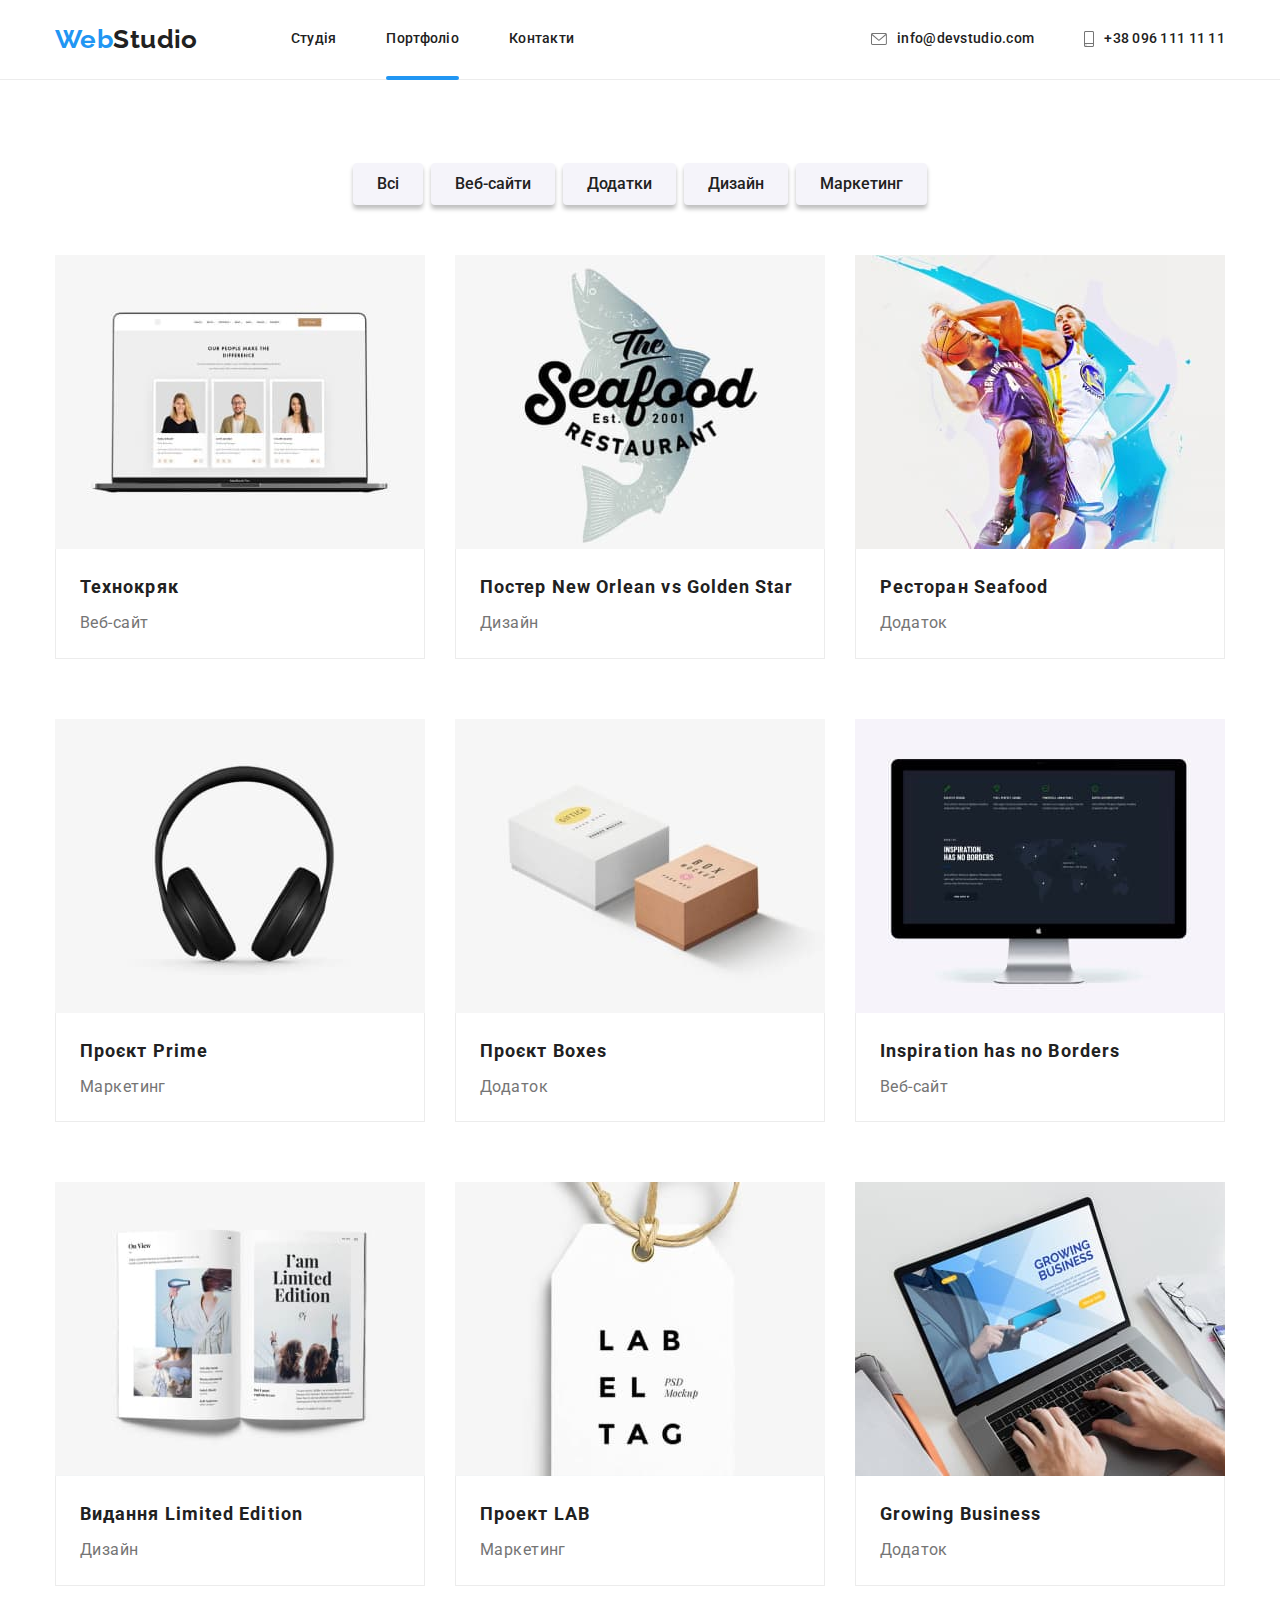
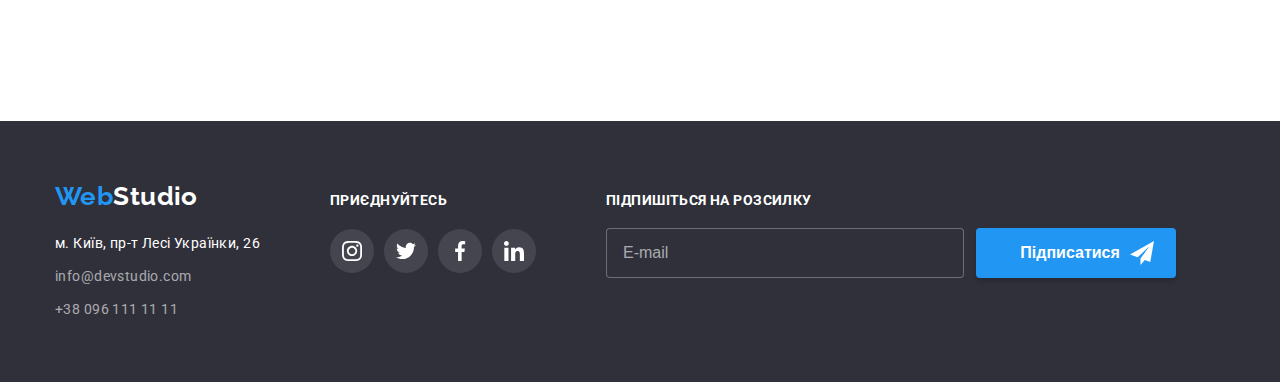
==== commit 85827682: "BEM_header-page" ====
--- a/portfolio.html
+++ b/portfolio.html
@@ -16,42 +16,41 @@
   </head>
   <body>
     <!--header-->
-    <!--header-->
-    <header class="page-header header-portfolio">
+    <header class="header-page">
       <div class="container">
-        <a href="./index.html" class="header-logo-design logo-link"
-          ><span class="web-customazation">Web</span>Studio</a
+        <a href="./index.html" class="logo header-logo "
+          ><span class="web-logo">Web</span>Studio</a
         >
-        <nav>
-          <ul class="header-list">
-            <li class="header-item">
-              <a href="./index.html" class="nav-link header-text">Студія</a>
-            </li>
-            <li class="header-item">
-              <a href="./portfolio.html" class="nav-link header-text current-link"
+        <nav class="navigation">
+          <ul class="menu-list">
+            <li class="menu-list__item">
+              <a href="./index.html" class="menu-list__link menu__text">Студія</a>
+            </li>
+            <li class="menu-list__item">
+              <a href="./portfolio.html" class="menu-list__link menu__text current-link"
                 >Портфоліо</a
               >
             </li>
-            <li class="header-item">
-              <a href="#" class="nav-link header-text">Контакти</a>
+            <li class="menu-list__item">
+              <a href="#" class="menu-list__link menu__text">Контакти</a>
             </li>
           </ul>
         </nav>
-        <ul class="header-contact-info">
-          <li class="contact-icon">
+        <ul class="header-contacts__list">
+          <li class="header-contacts__item">
             <a
               href="mailto:info@devstudio.com"
-              class="mail-design header-text link-design"
+              class="header-contacts__mail-design menu__text link-design"
             >
-              <svg class="icon-image-nav" width="16" height="12">
+              <svg class="header-contacts__icon" width="16" height="12">
                 <use href="./img/icons.svg#icon-envelope"></use>
               </svg>
               info@devstudio.com</a
             >
           </li>
-          <li class="contact-icon">
-            <a href="tel:+380961111111" class="tel-design header-text link-design">
-              <svg class="icon-image-nav" width="10" height="16">
+          <li class="header-contacts__item">
+            <a href="tel:+380961111111" class="header-contacts__tel-design menu__text link-design">
+              <svg class="header-contacts__icon" width="10" height="16">
                 <use href="./img/icons.svg#icon-smartphone"></use>
               </svg>
               +38 096 111 11 11</a
@@ -322,8 +321,8 @@
     <footer class="footer-design">
       <div class="container footer-section">
         <div class="footer-logo-nav">
-          <a href="./index.html" class="footer-logo-design logo-link"
-            ><span class="web-customazation">Web</span>Studio</a
+          <a href="./index.html" class="logo footer-logo"
+            ><span class="web-logo">Web</span>Studio</a
           >
           <address class="footer-address-list">
             <ul class="address-position-list">
--- a/css/main.min.css
+++ b/css/main.min.css
@@ -1 +1 @@
-:root{--color-one--: #ffffff;--color-two--: #2196f3;--color-three--: #212121;--color-four--: #757575;--color-five--: #f5f4fa}html{box-sizing:border-box}*,*::after,*::before{box-sizing:border-box}body{font-family:"Roboto",sans-serif;font-size:14px;letter-spacing:.03em;color:var(--color-three--);background-color:var(--color-one--);margin:0}ul{list-style:none;padding:0;margin:0}.logo-link{text-decoration:none}img{display:block;max-width:100%;height:auto}.current-link{color:var(--color-two--)}.container{width:1200px;margin-right:auto;margin-left:auto;padding-left:15px;padding-right:15px}.page-header{height:80px;border-bottom:1px solid #ececec;padding-top:24px;padding-bottom:24px}.header-text{font-weight:500;font-size:14px;line-height:1.14;letter-spacing:.02em}.footer-logo-design,.web-customazation{font-family:Raleway,sans-serif;font-weight:700;font-size:26px;line-height:1.19;color:var(--color-one--)}.header-logo-design{font-family:"Raleway",sans-serif;font-weight:700;font-size:26px;line-height:1.19;color:var(--color-three--);margin-right:93px;align-items:center}.header-list{display:flex;align-items:center}.header-item:not(:last-child){margin-right:50px}.page-header .container{display:flex;align-items:center}.portfolio-contact-info,.header-contact-info{margin-left:auto}.page-header .portfolio-contact-info{display:flex;-moz-column-gap:30px;column-gap:30px}.page-header .header-contact-info{display:flex;-moz-column-gap:50px;column-gap:50px}.contact-icon{display:flex;background-color:rgba(0,0,0,0);align-items:center;justify-items:center;fill:var(--color-four--)}.icon-image-nav{margin-right:10px}.contact-icon:hover,.contact-icon:focus{background-color:var(--color-one--);fill:var(--color-two--)}.mail-design,.tel-design{display:flex;align-items:center}.link-design{color:var(--color-three--);text-decoration:none;transition:background-color 250ms cubic-bezier(0.4, 0, 0.2, 1)}.nav-link{color:var(--color-three--);display:block;text-decoration:none;position:relative;transition:background-color 250ms cubic-bezier(0.4, 0, 0.2, 1)}.nav-link.current-link::after{content:"";display:block;width:100%;height:4px;border-radius:2px;background-color:var(--color-two--);position:absolute;left:0;bottom:-33px}.nav-link:hover,.nav-link:focus,.web-customazation,.link-design:hover,.link-design:focus,.mail-design:hover,.mail-design:focus,.tel-design:hover,.tel-design:focus{color:var(--color-two--)}.mail-design,.tel-design{color:var(--color-four--)}.section{display:block}.centered{text-align:center}.heroe-title{font-weight:900;font-size:44px;line-height:1.36;letter-spacing:.06em;text-transform:uppercase;color:var(--color-one--);max-width:696px;display:inline-block;margin:0}.heroe-section-design{height:600px;background-image:linear-gradient(rgba(47, 48, 58, 0.4), rgba(47, 48, 58, 0.4)),url(../img/hero-bg.jpg);background-color:#c4c4c4;padding:200px 0px;text-align:center;margin-left:auto;margin-right:auto}.heroe-container{width:696px}.heroe-button-design{font-family:inherit;font-weight:700;font-size:16px;line-height:1.87;letter-spacing:.06em;color:var(--color-one--);background-color:var(--color-two--);cursor:pointer;border-radius:4px;border:rgba(0,0,0,0);padding:10px 25px;display:inline-block;text-align:center;margin-top:30px;transition:background-color 250ms cubic-bezier(0.4, 0, 0.2, 1)}.heroe-button-design:hover,.heroe-button-design:focus{background-color:#188ce8;box-shadow:0px 4px 4px rgba(0,0,0,.25)}.visual-hidden{position:absolute;white-space:nowrap;width:1px;height:1px;overflow:hidden;border:0;padding:0;clip:rect(0 0 0 0);-webkit-clip-path:inset(50%);clip-path:inset(50%);margin:-1px}.our-activity{padding-top:57px;padding-bottom:94px}h3.main-prop-title{margin-top:0}.main-prop-list{display:flex;-moz-column-gap:30px;column-gap:30px}.main-prop-list .main-prop-item{width:calc((100% - 90px)/4);justify-content:center}.main-prop-title{font-weight:700;font-size:14px;line-height:1.14;text-transform:uppercase;margin-bottom:10px}.main-prop-text{font-weight:400;font-size:14px;line-height:1.71;color:var(--color-four--);margin-bottom:0;margin-top:0}.prop-icon{margin-bottom:30px;background-color:#f5f4fa;border-radius:4px;display:flex;margin-left:auto;margin-right:auto;justify-content:center;align-items:center;width:270px;height:120px}.about-our-activity{padding-bottom:94px}.about-our-activity-title{font-family:inherit;font-weight:700;font-size:36px;line-height:1.16;margin-top:0;margin-bottom:50px}.activity-list{display:flex;-moz-column-gap:30px;column-gap:30px;flex-direction:row}.activity-text{display:flex;font-family:inherit;font-size:14px;font-weight:700;text-transform:uppercase;line-height:1.17;color:var(--color-one--);background-color:rgba(47,48,58,.8);height:70px;width:100%;margin:0;padding-top:27px;padding-bottom:27px;justify-content:center;position:absolute;bottom:0;right:0}.activity-item{width:calc((100% - 60px)/3);position:relative}.our-team-section{background-color:var(--color-five--);padding-bottom:94px;padding-top:94px}.our-team-list{display:flex;-moz-column-gap:30px;column-gap:30px}.our-team-item{background-color:#fff;width:calc((100% - 90px)/4);border-bottom-left-radius:4px;border-bottom-right-radius:4px;box-shadow:0px 1px 3px rgba(0,0,0,.12),0px 1px 1px rgba(0,0,0,.14),0px 2px 1px rgba(0,0,0,.2)}.team-soc-list{display:flex;justify-content:center;gap:10px}.team-soc-icon{fill:#afb1b8;transition:fill 250ms cubic-bezier(0.4, 0, 0.2, 1)}.team-soc-link{width:44px;height:44px;border-radius:50%;background-color:rgba(0,0,0,0);display:flex;align-items:center;justify-content:center;transition:background-color 250ms cubic-bezier(0.4, 0, 0.2, 1),fill 250ms cubic-bezier(0.4, 0, 0.2, 1)}.team-soc-link:hover,.team-soc-link:focus{background-color:var(--color-two--)}.team-soc-link:hover .team-soc-icon,.team-soc-link:focus .team-soc-icon{fill:#fff}.team-border{padding-bottom:30px;padding-top:30px}.our-team-title{font-weight:700;font-size:36px;line-height:1.16;margin-top:0;margin-bottom:50px}.team-name{font-weight:500;font-size:16px;line-height:1.18;margin-bottom:10px;margin-top:0;text-align:center}.team-position{font-size:16px;line-height:1.18;color:var(--color-four--);margin:0;text-align:center;margin-bottom:16px}.clients-section{padding-top:94px;padding-bottom:94px}.clients-title{font-family:inherit;font-weight:700;font-size:36px;line-height:1.16;margin-top:0;margin-bottom:50px}.our-clients-list{display:flex;-moz-column-gap:30px;column-gap:30px}.our-clients-item{width:170px}.our-clients-link{display:flex;border:1px solid #afb1b8;border-radius:4px;width:100%;height:92px;justify-content:center;align-items:center;fill:#afb1b8;transition:background-color 250ms cubic-bezier(0.4, 0, 0.2, 1),fill 250ms cubic-bezier(0.4, 0, 0.2, 1),border 250ms cubic-bezier(0.4, 0, 0.2, 1)}.our-clients-link:hover,.our-clients-link:focus{fill:var(--color-two--);border:1px solid var(--color-two--)}.footer-design{background-color:#2f303a;padding-top:60px;padding-bottom:60px}.footer-section{display:flex;align-items:baseline;gap:70px}.address-position:not(:last-child){margin-top:0px;margin-bottom:9px}.footer-address-list{margin-top:20px}.address-contact-info{font-family:inherit;font-size:14px;line-height:1.71;display:inline-block}.street-info{color:var(--color-one--);font-style:normal;transition:color 250ms cubic-bezier(0.4, 0, 0.2, 1)}.footer-mail-design,.footer-tel-design{font-family:inherit;font-style:normal;font-size:14px;line-height:1.71;color:rgba(255,255,255,.6);transition:color 250ms cubic-bezier(0.4, 0, 0.2, 1)}.footer-link-design{text-decoration:none}.footer-mail-design:hover,.footer-mail-design:focus,.footer-tel-design:hover,.footer-tel-design:focus,.street-info:hover,.street-info:focus{color:var(--color-two--)}.comp-net-title{font-family:inherit;font-weight:700;font-size:14px;line-height:1.14;color:var(--color-one--);text-transform:uppercase;justify-content:center;margin-top:0;margin-bottom:0}.soc-net-section{width:206px}.comp-net-list{display:flex;justify-content:center;-moz-column-gap:10px;column-gap:10px;margin-top:20px}.comp-net-icon{fill:var(--color-one--)}.comp-net-link{width:44px;height:44px;border-radius:50%;background-color:rgba(255,255,255,.1);display:flex;align-items:center;justify-content:center;transition:background-color 250ms cubic-bezier(0.4, 0, 0.2, 1),fill 250ms cubic-bezier(0.4, 0, 0.2, 1)}.comp-net-link:hover,.comp-net-link:focus{background-color:var(--color-two--)}.comp-net-link:hover .comp-net-icon,.comp-net-link:focus .comp-net-icon{fill:#fff}.subscr-input-form{display:flex;width:570px;margin-top:20px}.subscr-text{font-size:14px;font-weight:700;color:var(--color-one--);margin-top:0;margin-bottom:0px;text-transform:uppercase}.subscr-form{display:block;width:358px;height:50px;color:var(--color-one--);background-color:#2f303a;border:1px solid rgba(255,255,255,.3);border-radius:4px;margin-right:12px;padding-left:16px;padding-top:15px;padding-bottom:15px}.subscr-form:focus{border:1px solid var(--color-two--);outline:rgba(0,0,0,0)}.subscr-icon{margin-left:10px}.subscr-form::-moz-placeholder{font-size:16px;color:rgba(255,255,255,.6)}.subscr-form:-ms-input-placeholder{font-size:16px;color:rgba(255,255,255,.6)}.subscr-form::placeholder{font-size:16px;color:rgba(255,255,255,.6)}.subscr-btn{display:flex;width:200px;height:50px;background-color:var(--color-two--);color:var(--color-one--);fill:currentColor;font-size:16px;font-weight:700;border-radius:4px;box-shadow:0px 4px 4px rgba(0,0,0,.15);border-color:rgba(0,0,0,0);align-items:center;justify-content:center;padding-left:28px;cursor:pointer}.backdrop{width:100%;height:100%;top:0;background-color:rgba(0,0,0,.2);position:fixed;transition:opacity 500ms cubic-bezier(0.25, 0.46, 0.45, 0.94),visibility 500ms}.btn-design{font-family:inherit;font-size:16px;line-height:1.62;font-weight:500;background:var(--color-five--);color:var(--color-three--);cursor:pointer;border-radius:4px;border-color:rgba(0,0,0,0);padding:6px 22px;display:inline-block;text-align:center;box-shadow:0px 4px 4px rgba(0,0,0,.25);transition:color 250ms cubic-bezier(0.4, 0, 0.2, 1),background-color 250ms cubic-bezier(0.4, 0, 0.2, 1),box-shadow 250ms cubic-bezier(0.4, 0, 0.2, 1),border-radius 250ms cubic-bezier(0.4, 0, 0.2, 1)}.btn-design:hover,.btn-design:focus{color:var(--color-one--);background-color:var(--color-two--);box-shadow:0px 3px 1px rgba(0,0,0,.1),0px 1px 2px rgba(0,0,0,.08),0px 2px 2px rgba(0,0,0,.12);border-radius:4px}.work-filtr{padding-top:83px;padding-bottom:105px}.work-filtr-list{display:flex;justify-content:center;margin-bottom:50px;-moz-column-gap:8px;column-gap:8px}.project-example-list{display:flex;flex-wrap:wrap;gap:30px}.project-example-link{display:block}.project-example-item{width:calc((100% - 60px)/3);margin-bottom:30px}.project-example-link:hover .project-slider-text,.project-example-link:focus .project-slider-text{transform:translateY(0)}.project-slider{position:relative;overflow:hidden}.project-slider-text{font-family:inherit;position:absolute;display:block;top:0;left:0;font-size:18px;font-weight:400;line-height:1.55;background-color:var(--color-two--);color:var(--color-one--);margin:0;height:100%;padding:63px 24px;transform:translateY(100%);transition:transform 300ms cubic-bezier(0.4, 0, 0.2, 1)}.project-example-item:hover,.project-example-item:focus .project-slider-text{box-shadow:0px 1px 1px rgba(0,0,0,.12),0px 4px 4px rgba(0,0,0,.06),1px 4px 6px rgba(0,0,0,.16)}.text-border{border-right:1px solid #ececec;border-left:1px solid #ececec;border-bottom:1px solid #ececec;padding:20px 24px}.project-text{font-size:16px;line-height:1.8;color:var(--color-four--);margin-top:0;margin-bottom:0}.project-title{font-weight:700;font-size:18px;line-height:2;letter-spacing:.06em;color:var(--color-three--);margin-bottom:4px;margin-top:0}a{text-decoration:none}.modal-window{width:528px;background-color:var(--color-one--);border-radius:4px;position:absolute;top:50%;left:50%;transform:translate(-50%, -50%) scale(1) rotate(0);transition:transform 400ms linear,height 500ms linear;padding:40px}.backdrop.is-hidden .modal-window{transform:translate(-50%, -50%) scale(0) rotate(-180deg);transition:transform 400ms linear}.modal-button{display:flex;align-items:center;justify-content:center;position:absolute;top:8px;right:8px;height:30px;width:30px;border-radius:50%;background-color:var(--color-one--);border:1px solid rgba(0,0,0,.1);box-shadow:0px 1px 3px rgba(0,0,0,.12),0px 1px 1px rgba(0,0,0,.14),0px 2px 1px rgba(0,0,0,.2)}.modal-icon{transition:fill 250ms cubic-bezier(0.4, 0, 0.2, 1)}.modal-button:hover,.modal-button:focus{fill:var(--color-two--)}.is-hidden{opacity:0;visibility:hidden;pointer-events:none}.modal-title{font-size:20px;color:var(--color-three--);display:block;text-align:center;margin-bottom:12px;margin-top:0}.input-form{display:block;width:100%;height:40px;border-radius:4px;border:1px solid rgba(33,33,33,.2);font-size:12px;padding-left:42px;transition:border 250ms cubic-bezier(0.4, 0, 0.2, 1)}.input-title{display:block;font-size:12px;color:var(--color-four--);margin-bottom:4px}.input-form-comment{display:block;font-size:12px;color:var(--color-four--);height:120px;width:100%;border-radius:4px;border:1px solid rgba(33,33,33,.2);margin-bottom:20px;padding:12px 16px;transition:border 250ms cubic-bezier(0.4, 0, 0.2, 1)}.input-form:focus{border:1px solid var(--color-two--);outline:rgba(0,0,0,0)}.input-form:focus+.input-icon{fill:var(--color-two--)}.input-form-comment:focus{border:1px solid var(--color-two--);outline:rgba(0,0,0,0)}.input-form-comment::-moz-placeholder{display:block;font-size:12px;color:rgba(117,117,117,.5)}.input-form-comment:-ms-input-placeholder{display:block;font-size:12px;color:rgba(117,117,117,.5)}.input-form-comment::placeholder{display:block;font-size:12px;color:rgba(117,117,117,.5)}.form-btn{display:flex;color:var(--color-one--);font-size:16px;background-color:var(--color-two--);letter-spacing:.06em;align-items:center;justify-content:center;border-color:rgba(0,0,0,0);border-radius:4px;box-shadow:0px 4px 4px rgba(0,0,0,.25);width:200px;height:50px;margin-left:auto;margin-right:auto;cursor:pointer;transition:background-color 250ms cubic-bezier(0.4, 0, 0.2, 1),box-shadow 250ms cubic-bezier(0.4, 0, 0.2, 1),border-radius 250ms cubic-bezier(0.4, 0, 0.2, 1)}.form-btn:hover,.form-btn:focus{background-color:#188ce8;box-shadow:0px 4px 4px rgba(0,0,0,.15)}.input-field:not(:last-of-type){margin-bottom:10px;position:relative}.input-field:last-of-type{margin-bottom:30px}.input-wrap{position:relative}.input-icon{position:absolute;left:12px;top:50%;transform:translateY(-50%);transition:fill 250ms cubic-bezier(0.4, 0, 0.2, 1)}.checkbox-text{font-size:14px;color:var(--color-four--);display:flex}.checkbox-text span{width:16px;height:15px;border:2px solid var(--color-three--);border-radius:3px;margin-right:7px;display:flex;align-items:center;justify-content:center;transition:background-color 250ms cubic-bezier(0.4, 0, 0.2, 1)}.checkbox-text .agr-cond{text-decoration:underline;color:var(--color-two--);display:flex;padding-left:2px}.agr-cond:visited{color:var(--color-two--)}.input-check{-webkit-appearance:none;-moz-appearance:none;appearance:none}.check-icon{fill:rgba(0,0,0,0);transition:fill 250ms cubic-bezier(0.4, 0, 0.2, 1)}.input-check:checked+.checkbox-text span{background-color:var(--color-two--);filter:drop-shadow(0px 4px 4px rgba(0, 0, 0, 0.25));border:none}.input-check:checked+.checkbox-text .check-icon{fill:var(--color-one--)}/*# sourceMappingURL=main.min.css.map */+:root{--color-one--: #ffffff;--color-two--: #2196f3;--color-three--: #212121;--color-four--: #757575;--color-five--: #f5f4fa}html{box-sizing:border-box}*,*::after,*::before{box-sizing:border-box}body{font-family:"Roboto",sans-serif;font-size:14px;letter-spacing:.03em;color:var(--color-three--);background-color:var(--color-one--);margin:0}ul{list-style:none;padding:0;margin:0}img{display:block;max-width:100%;height:auto}.current-link{color:var(--color-two--)}.container{width:1200px;margin-right:auto;margin-left:auto;padding-left:15px;padding-right:15px}.header-page{height:80px;border-bottom:1px solid #ececec;padding-top:24px;padding-bottom:24px}.menu__text{font-weight:500;font-size:14px;line-height:1.14;letter-spacing:.02em}.logo{font-family:Raleway,sans-serif;font-weight:700;font-size:26px;line-height:1.19;text-decoration:none}.footer-logo,.web-logo{color:var(--color-one--)}.header-logo{color:var(--color-three--);margin-right:93px;align-items:center}.menu-list{display:flex;align-items:center}.menu-list__item:not(:last-child){margin-right:50px}.header-page .container{display:flex;align-items:center}.portfolio-contact-info,.header-contacts__list{margin-left:auto}.header-page .portfolio-contact-info{display:flex;-moz-column-gap:30px;column-gap:30px}.header-page .header-contacts__list{display:flex;-moz-column-gap:50px;column-gap:50px}.header-contacts__item{display:flex;background-color:rgba(0,0,0,0);align-items:center;justify-items:center;fill:var(--color-four--)}.header-contacts__icon{margin-right:10px}.header-contacts__item:hover,.header-contacts__item:focus{background-color:var(--color-one--);fill:var(--color-two--)}.header-contacts__mail-design,.header-contacts__tel-design{display:flex;align-items:center}.link-design{color:var(--color-three--);text-decoration:none;transition:background-color 250ms cubic-bezier(0.4, 0, 0.2, 1)}.menu-list__link{color:var(--color-three--);display:block;text-decoration:none;position:relative;transition:background-color 250ms cubic-bezier(0.4, 0, 0.2, 1)}.menu-list__link.current-link::after{content:"";display:block;width:100%;height:4px;border-radius:2px;background-color:var(--color-two--);position:absolute;left:0;bottom:-33px}.menu-list__link:hover,.menu-list__link:focus,.web-logo,.link-design:hover,.link-design:focus,.mail-design:hover,.mail-design:focus,.tel-design:hover,.tel-design:focus{color:var(--color-two--)}.mail-design,.tel-design{color:var(--color-four--)}.section{display:block}.centered{text-align:center}.heroe-title{font-weight:900;font-size:44px;line-height:1.36;letter-spacing:.06em;text-transform:uppercase;color:var(--color-one--);max-width:696px;display:inline-block;margin:0}.heroe-section-design{height:600px;background-image:linear-gradient(rgba(47, 48, 58, 0.4), rgba(47, 48, 58, 0.4)),url(../img/hero-bg.jpg);background-color:#c4c4c4;padding:200px 0px;text-align:center;margin-left:auto;margin-right:auto}.heroe-container{width:696px}.heroe-button-design{font-family:inherit;font-weight:700;font-size:16px;line-height:1.87;letter-spacing:.06em;color:var(--color-one--);background-color:var(--color-two--);cursor:pointer;border-radius:4px;border:rgba(0,0,0,0);padding:10px 25px;display:inline-block;text-align:center;margin-top:30px;transition:background-color 250ms cubic-bezier(0.4, 0, 0.2, 1)}.heroe-button-design:hover,.heroe-button-design:focus{background-color:#188ce8;box-shadow:0px 4px 4px rgba(0,0,0,.25)}.visual-hidden{position:absolute;white-space:nowrap;width:1px;height:1px;overflow:hidden;border:0;padding:0;clip:rect(0 0 0 0);-webkit-clip-path:inset(50%);clip-path:inset(50%);margin:-1px}.our-activity{padding-top:57px;padding-bottom:94px}h3.main-prop-title{margin-top:0}.main-prop-list{display:flex;-moz-column-gap:30px;column-gap:30px}.main-prop-list .main-prop-item{width:calc((100% - 90px)/4);justify-content:center}.main-prop-title{font-weight:700;font-size:14px;line-height:1.14;text-transform:uppercase;margin-bottom:10px}.main-prop-text{font-weight:400;font-size:14px;line-height:1.71;color:var(--color-four--);margin-bottom:0;margin-top:0}.prop-icon{margin-bottom:30px;background-color:#f5f4fa;border-radius:4px;display:flex;margin-left:auto;margin-right:auto;justify-content:center;align-items:center;width:270px;height:120px}.about-our-activity{padding-bottom:94px}.about-our-activity-title{font-family:inherit;font-weight:700;font-size:36px;line-height:1.16;margin-top:0;margin-bottom:50px}.activity-list{display:flex;-moz-column-gap:30px;column-gap:30px;flex-direction:row}.activity-text{display:flex;font-family:inherit;font-size:14px;font-weight:700;text-transform:uppercase;line-height:1.17;color:var(--color-one--);background-color:rgba(47,48,58,.8);height:70px;width:100%;margin:0;padding-top:27px;padding-bottom:27px;justify-content:center;position:absolute;bottom:0;right:0}.activity-item{width:calc((100% - 60px)/3);position:relative}.our-team-section{background-color:var(--color-five--);padding-bottom:94px;padding-top:94px}.our-team-list{display:flex;-moz-column-gap:30px;column-gap:30px}.our-team-item{background-color:#fff;width:calc((100% - 90px)/4);border-bottom-left-radius:4px;border-bottom-right-radius:4px;box-shadow:0px 1px 3px rgba(0,0,0,.12),0px 1px 1px rgba(0,0,0,.14),0px 2px 1px rgba(0,0,0,.2)}.team-soc-list{display:flex;justify-content:center;gap:10px}.team-soc-icon{fill:#afb1b8;transition:fill 250ms cubic-bezier(0.4, 0, 0.2, 1)}.team-soc-link{width:44px;height:44px;border-radius:50%;background-color:rgba(0,0,0,0);display:flex;align-items:center;justify-content:center;transition:background-color 250ms cubic-bezier(0.4, 0, 0.2, 1),fill 250ms cubic-bezier(0.4, 0, 0.2, 1)}.team-soc-link:hover,.team-soc-link:focus{background-color:var(--color-two--)}.team-soc-link:hover .team-soc-icon,.team-soc-link:focus .team-soc-icon{fill:#fff}.team-border{padding-bottom:30px;padding-top:30px}.our-team-title{font-weight:700;font-size:36px;line-height:1.16;margin-top:0;margin-bottom:50px}.team-name{font-weight:500;font-size:16px;line-height:1.18;margin-bottom:10px;margin-top:0;text-align:center}.team-position{font-size:16px;line-height:1.18;color:var(--color-four--);margin:0;text-align:center;margin-bottom:16px}.clients-section{padding-top:94px;padding-bottom:94px}.clients-title{font-family:inherit;font-weight:700;font-size:36px;line-height:1.16;margin-top:0;margin-bottom:50px}.our-clients-list{display:flex;-moz-column-gap:30px;column-gap:30px}.our-clients-item{width:170px}.our-clients-link{display:flex;border:1px solid #afb1b8;border-radius:4px;width:100%;height:92px;justify-content:center;align-items:center;fill:#afb1b8;transition:background-color 250ms cubic-bezier(0.4, 0, 0.2, 1),fill 250ms cubic-bezier(0.4, 0, 0.2, 1),border 250ms cubic-bezier(0.4, 0, 0.2, 1)}.our-clients-link:hover,.our-clients-link:focus{fill:var(--color-two--);border:1px solid var(--color-two--)}.footer-design{background-color:#2f303a;padding-top:60px;padding-bottom:60px}.footer-section{display:flex;align-items:baseline;gap:70px}.address-position:not(:last-child){margin-top:0px;margin-bottom:9px}.footer-address-list{margin-top:20px}.address-contact-info{font-family:inherit;font-size:14px;line-height:1.71;display:inline-block}.street-info{color:var(--color-one--);font-style:normal;transition:color 250ms cubic-bezier(0.4, 0, 0.2, 1)}.footer-mail-design,.footer-tel-design{font-family:inherit;font-style:normal;font-size:14px;line-height:1.71;color:rgba(255,255,255,.6);transition:color 250ms cubic-bezier(0.4, 0, 0.2, 1)}.footer-link-design{text-decoration:none}.footer-mail-design:hover,.footer-mail-design:focus,.footer-tel-design:hover,.footer-tel-design:focus,.street-info:hover,.street-info:focus{color:var(--color-two--)}.comp-net-title{font-family:inherit;font-weight:700;font-size:14px;line-height:1.14;color:var(--color-one--);text-transform:uppercase;justify-content:center;margin-top:0;margin-bottom:0}.soc-net-section{width:206px}.comp-net-list{display:flex;justify-content:center;-moz-column-gap:10px;column-gap:10px;margin-top:20px}.comp-net-icon{fill:var(--color-one--)}.comp-net-link{width:44px;height:44px;border-radius:50%;background-color:rgba(255,255,255,.1);display:flex;align-items:center;justify-content:center;transition:background-color 250ms cubic-bezier(0.4, 0, 0.2, 1),fill 250ms cubic-bezier(0.4, 0, 0.2, 1)}.comp-net-link:hover,.comp-net-link:focus{background-color:var(--color-two--)}.comp-net-link:hover .comp-net-icon,.comp-net-link:focus .comp-net-icon{fill:#fff}.subscr-input-form{display:flex;width:570px;margin-top:20px}.subscr-text{font-size:14px;font-weight:700;color:var(--color-one--);margin-top:0;margin-bottom:0px;text-transform:uppercase}.subscr-form{display:block;width:358px;height:50px;color:var(--color-one--);background-color:#2f303a;border:1px solid rgba(255,255,255,.3);border-radius:4px;margin-right:12px;padding-left:16px;padding-top:15px;padding-bottom:15px}.subscr-form:focus{border:1px solid var(--color-two--);outline:rgba(0,0,0,0)}.subscr-icon{margin-left:10px}.subscr-form::-moz-placeholder{font-size:16px;color:rgba(255,255,255,.6)}.subscr-form:-ms-input-placeholder{font-size:16px;color:rgba(255,255,255,.6)}.subscr-form::placeholder{font-size:16px;color:rgba(255,255,255,.6)}.subscr-btn{display:flex;width:200px;height:50px;background-color:var(--color-two--);color:var(--color-one--);fill:currentColor;font-size:16px;font-weight:700;border-radius:4px;box-shadow:0px 4px 4px rgba(0,0,0,.15);border-color:rgba(0,0,0,0);align-items:center;justify-content:center;padding-left:28px;cursor:pointer}.backdrop{width:100%;height:100%;top:0;background-color:rgba(0,0,0,.2);position:fixed;transition:opacity 500ms cubic-bezier(0.25, 0.46, 0.45, 0.94),visibility 500ms}.btn-design{font-family:inherit;font-size:16px;line-height:1.62;font-weight:500;background:var(--color-five--);color:var(--color-three--);cursor:pointer;border-radius:4px;border-color:rgba(0,0,0,0);padding:6px 22px;display:inline-block;text-align:center;box-shadow:0px 4px 4px rgba(0,0,0,.25);transition:color 250ms cubic-bezier(0.4, 0, 0.2, 1),background-color 250ms cubic-bezier(0.4, 0, 0.2, 1),box-shadow 250ms cubic-bezier(0.4, 0, 0.2, 1),border-radius 250ms cubic-bezier(0.4, 0, 0.2, 1)}.btn-design:hover,.btn-design:focus{color:var(--color-one--);background-color:var(--color-two--);box-shadow:0px 3px 1px rgba(0,0,0,.1),0px 1px 2px rgba(0,0,0,.08),0px 2px 2px rgba(0,0,0,.12);border-radius:4px}.work-filtr{padding-top:83px;padding-bottom:105px}.work-filtr-list{display:flex;justify-content:center;margin-bottom:50px;-moz-column-gap:8px;column-gap:8px}.project-example-list{display:flex;flex-wrap:wrap;gap:30px}.project-example-link{display:block}.project-example-item{width:calc((100% - 60px)/3);margin-bottom:30px}.project-example-link:hover .project-slider-text,.project-example-link:focus .project-slider-text{transform:translateY(0)}.project-slider{position:relative;overflow:hidden}.project-slider-text{font-family:inherit;position:absolute;display:block;top:0;left:0;font-size:18px;font-weight:400;line-height:1.55;background-color:var(--color-two--);color:var(--color-one--);margin:0;height:100%;padding:63px 24px;transform:translateY(100%);transition:transform 300ms cubic-bezier(0.4, 0, 0.2, 1)}.project-example-item:hover,.project-example-item:focus .project-slider-text{box-shadow:0px 1px 1px rgba(0,0,0,.12),0px 4px 4px rgba(0,0,0,.06),1px 4px 6px rgba(0,0,0,.16)}.text-border{border-right:1px solid #ececec;border-left:1px solid #ececec;border-bottom:1px solid #ececec;padding:20px 24px}.project-text{font-size:16px;line-height:1.8;color:var(--color-four--);margin-top:0;margin-bottom:0}.project-title{font-weight:700;font-size:18px;line-height:2;letter-spacing:.06em;color:var(--color-three--);margin-bottom:4px;margin-top:0}a{text-decoration:none}.modal-window{width:528px;background-color:var(--color-one--);border-radius:4px;position:absolute;top:50%;left:50%;transform:translate(-50%, -50%) scale(1) rotate(0);transition:transform 400ms linear,height 500ms linear;padding:40px}.backdrop.is-hidden .modal-window{transform:translate(-50%, -50%) scale(0) rotate(-180deg);transition:transform 400ms linear}.modal-button{display:flex;align-items:center;justify-content:center;position:absolute;top:8px;right:8px;height:30px;width:30px;border-radius:50%;background-color:var(--color-one--);border:1px solid rgba(0,0,0,.1);box-shadow:0px 1px 3px rgba(0,0,0,.12),0px 1px 1px rgba(0,0,0,.14),0px 2px 1px rgba(0,0,0,.2)}.modal-icon{transition:fill 250ms cubic-bezier(0.4, 0, 0.2, 1)}.modal-button:hover,.modal-button:focus{fill:var(--color-two--)}.is-hidden{opacity:0;visibility:hidden;pointer-events:none}.modal-title{font-size:20px;color:var(--color-three--);display:block;text-align:center;margin-bottom:12px;margin-top:0}.input-form{display:block;width:100%;height:40px;border-radius:4px;border:1px solid rgba(33,33,33,.2);font-size:12px;padding-left:42px;transition:border 250ms cubic-bezier(0.4, 0, 0.2, 1)}.input-title{display:block;font-size:12px;color:var(--color-four--);margin-bottom:4px}.input-form-comment{display:block;font-size:12px;color:var(--color-four--);height:120px;width:100%;border-radius:4px;border:1px solid rgba(33,33,33,.2);margin-bottom:20px;padding:12px 16px;transition:border 250ms cubic-bezier(0.4, 0, 0.2, 1)}.input-form:focus{border:1px solid var(--color-two--);outline:rgba(0,0,0,0)}.input-form:focus+.input-icon{fill:var(--color-two--)}.input-form-comment:focus{border:1px solid var(--color-two--);outline:rgba(0,0,0,0)}.input-form-comment::-moz-placeholder{display:block;font-size:12px;color:rgba(117,117,117,.5)}.input-form-comment:-ms-input-placeholder{display:block;font-size:12px;color:rgba(117,117,117,.5)}.input-form-comment::placeholder{display:block;font-size:12px;color:rgba(117,117,117,.5)}.form-btn{display:flex;color:var(--color-one--);font-size:16px;background-color:var(--color-two--);letter-spacing:.06em;align-items:center;justify-content:center;border-color:rgba(0,0,0,0);border-radius:4px;box-shadow:0px 4px 4px rgba(0,0,0,.25);width:200px;height:50px;margin-left:auto;margin-right:auto;cursor:pointer;transition:background-color 250ms cubic-bezier(0.4, 0, 0.2, 1),box-shadow 250ms cubic-bezier(0.4, 0, 0.2, 1),border-radius 250ms cubic-bezier(0.4, 0, 0.2, 1)}.form-btn:hover,.form-btn:focus{background-color:#188ce8;box-shadow:0px 4px 4px rgba(0,0,0,.15)}.input-field:not(:last-of-type){margin-bottom:10px;position:relative}.input-field:last-of-type{margin-bottom:30px}.input-wrap{position:relative}.input-icon{position:absolute;left:12px;top:50%;transform:translateY(-50%);transition:fill 250ms cubic-bezier(0.4, 0, 0.2, 1)}.checkbox-text{font-size:14px;color:var(--color-four--);display:flex}.checkbox-text span{width:16px;height:15px;border:2px solid var(--color-three--);border-radius:3px;margin-right:7px;display:flex;align-items:center;justify-content:center;transition:background-color 250ms cubic-bezier(0.4, 0, 0.2, 1)}.checkbox-text .agr-cond{text-decoration:underline;color:var(--color-two--);display:flex;padding-left:2px}.agr-cond:visited{color:var(--color-two--)}.input-check{-webkit-appearance:none;-moz-appearance:none;appearance:none}.check-icon{fill:rgba(0,0,0,0);transition:fill 250ms cubic-bezier(0.4, 0, 0.2, 1)}.input-check:checked+.checkbox-text span{background-color:var(--color-two--);filter:drop-shadow(0px 4px 4px rgba(0, 0, 0, 0.25));border:none}.input-check:checked+.checkbox-text .check-icon{fill:var(--color-one--)}/*# sourceMappingURL=main.min.css.map */